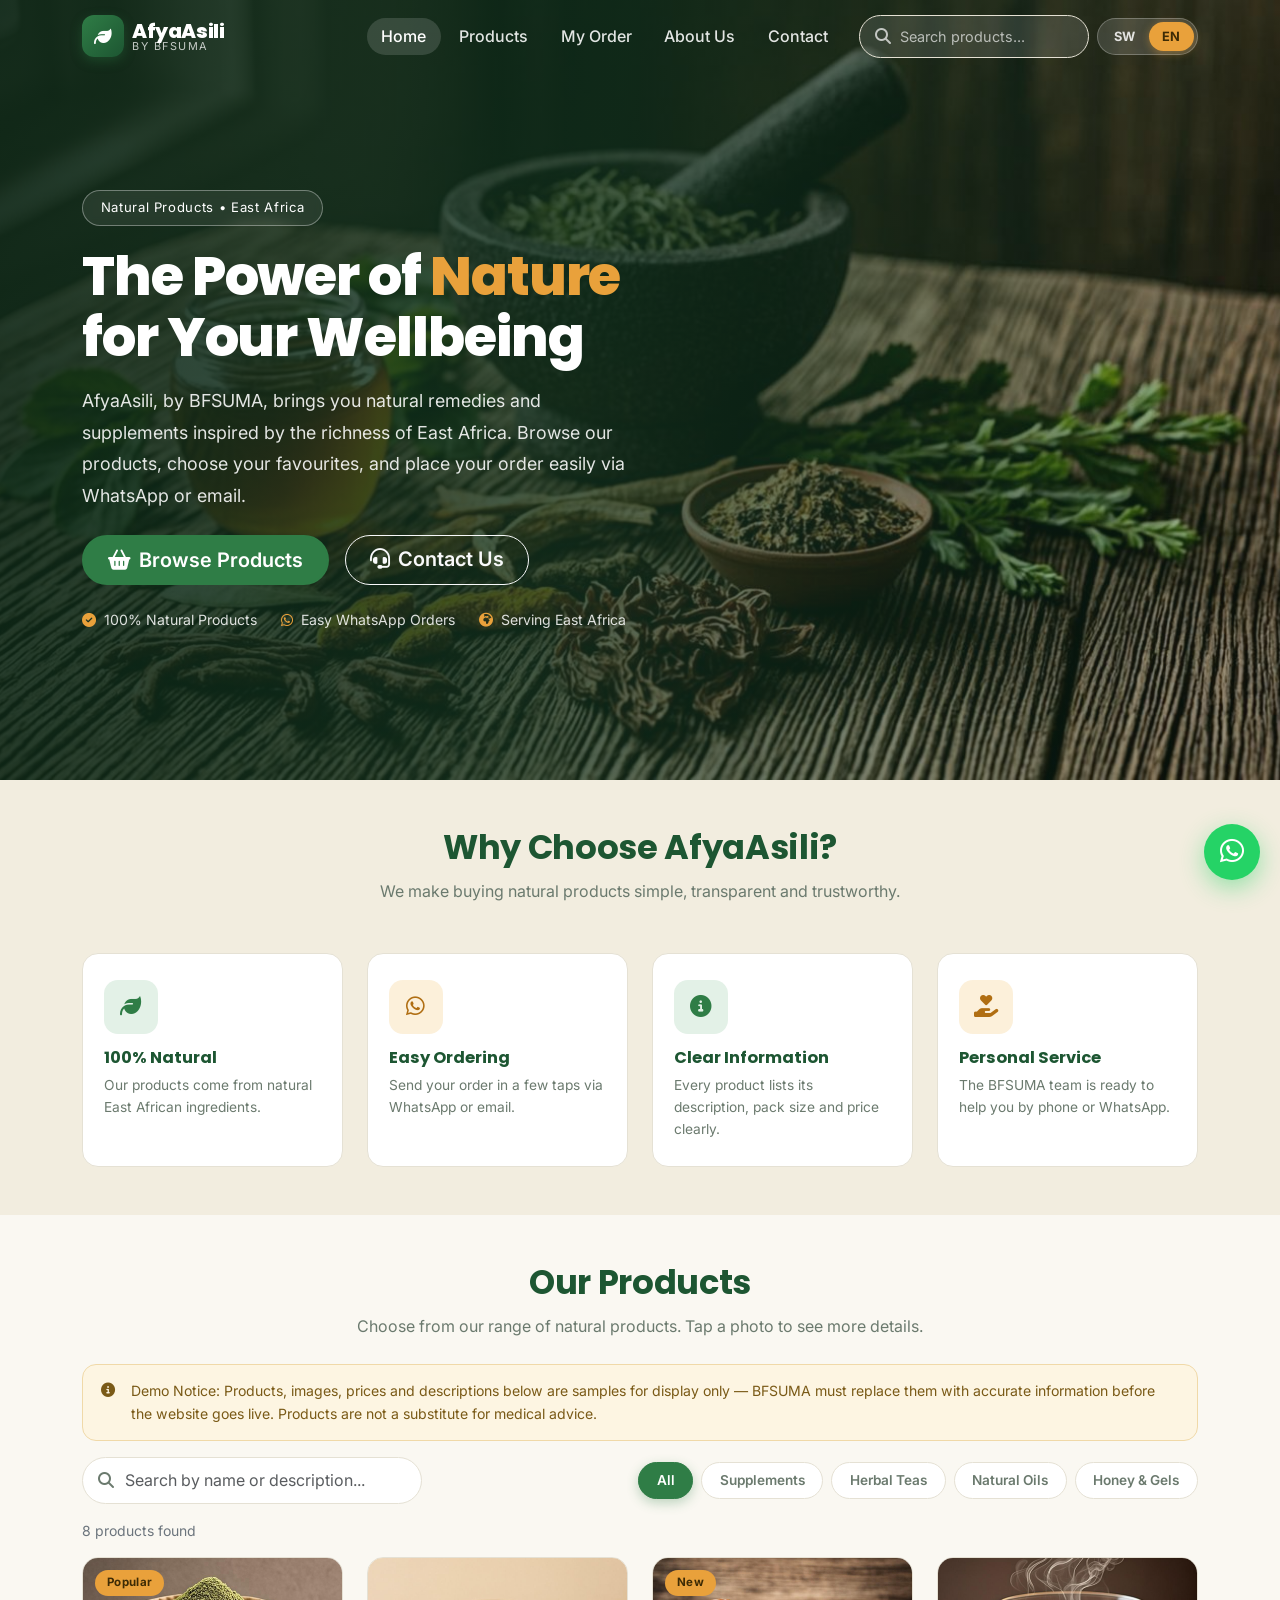
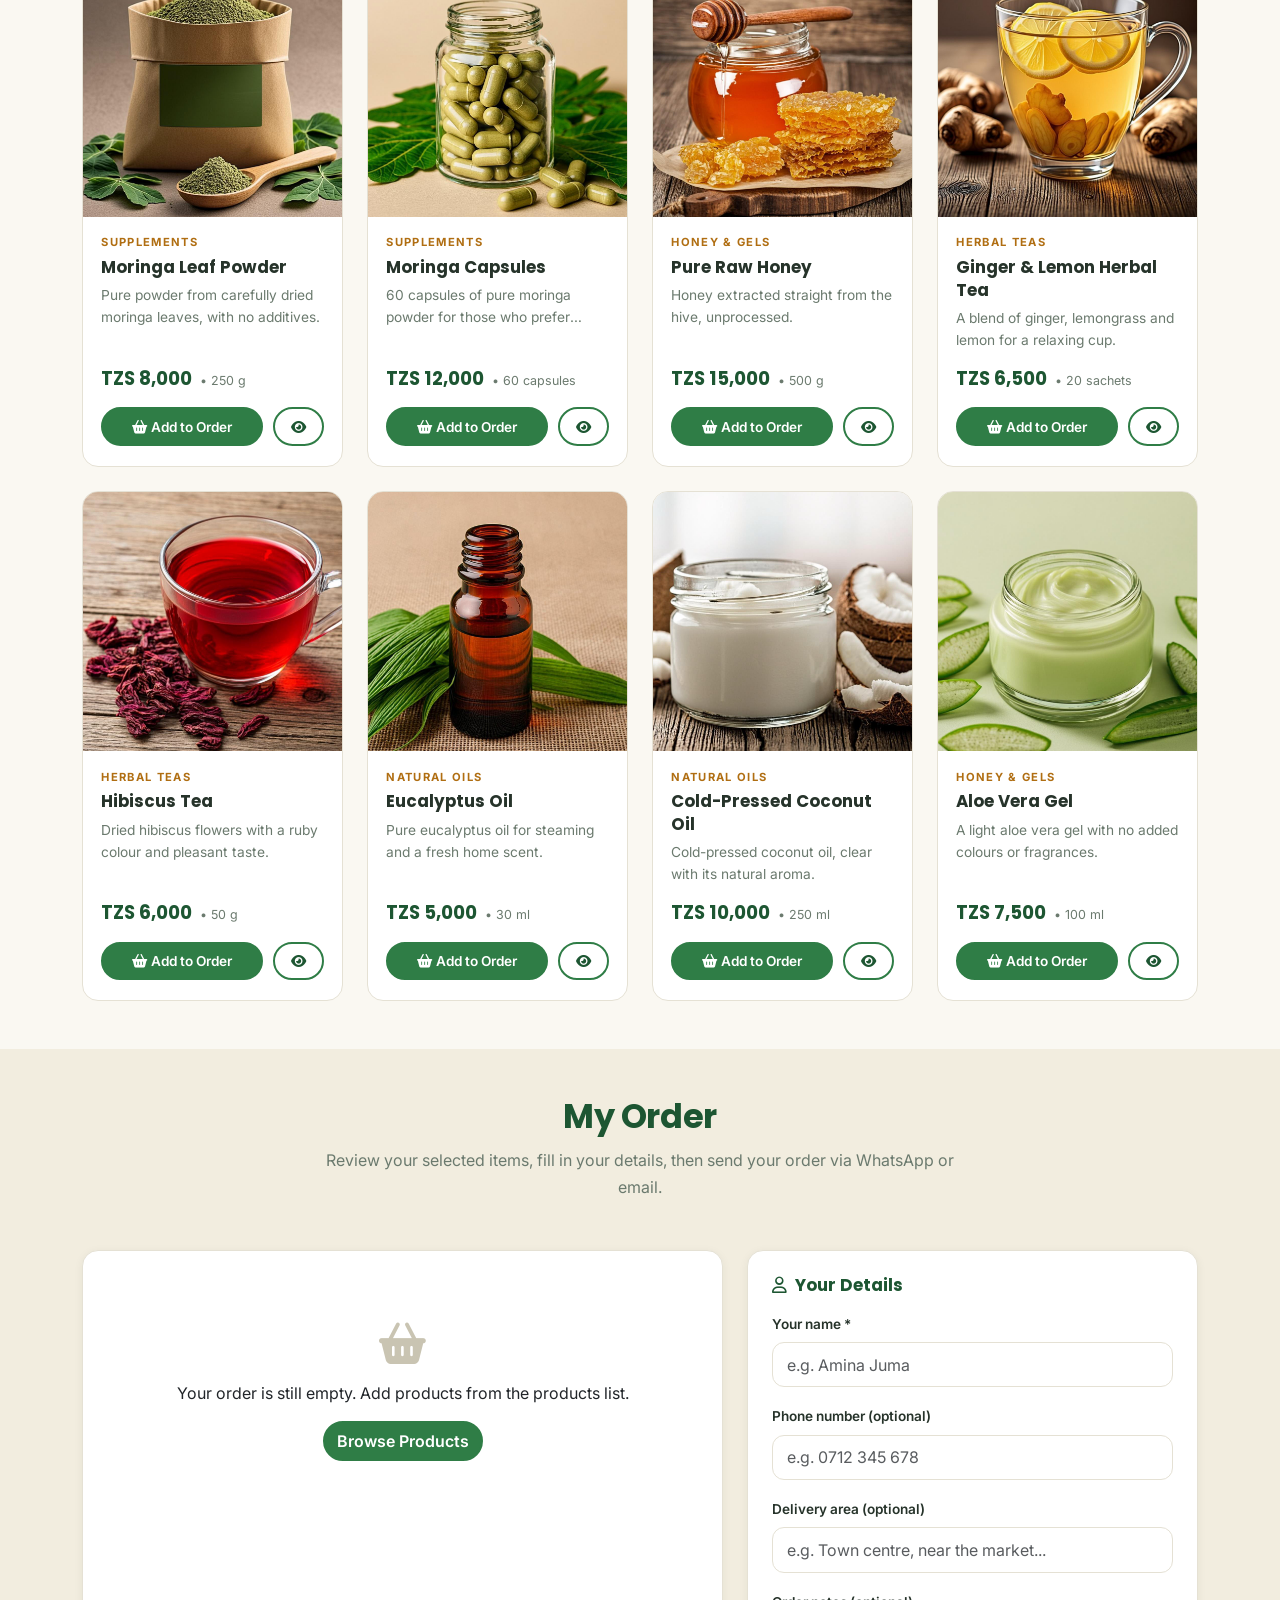
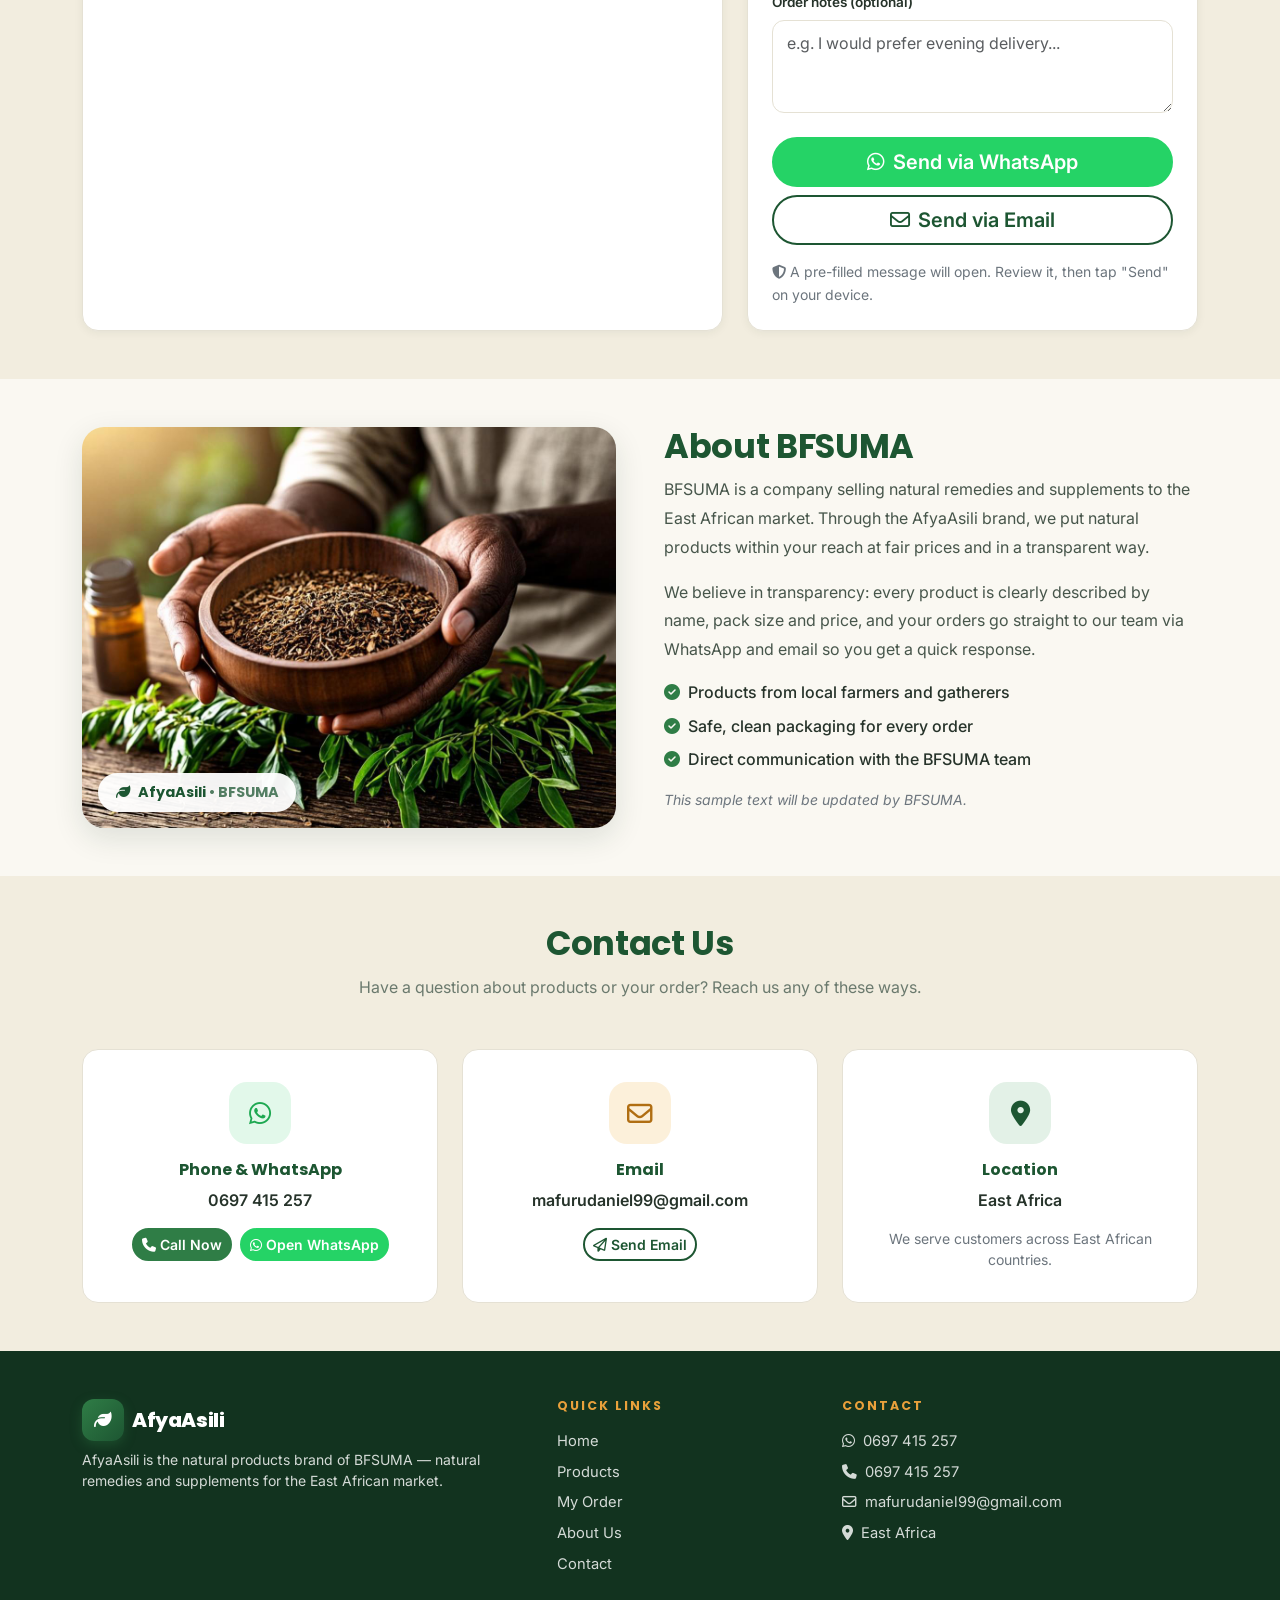
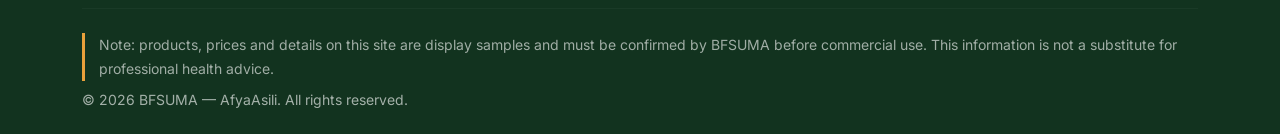
==== download/afyaasili/index.html @ 8ea76f68 "AfyaAsili application version 1" ====
<!DOCTYPE html>
<html lang="sw">
<head>
  <meta charset="UTF-8" />
  <meta name="viewport" content="width=device-width, initial-scale=1" />
  <meta name="description" content="AfyaAsili — dawa na virutubisho vya asili kutoka kwa BFSUMA kwa soko la Afrika Mashariki. Natural remedies and supplements by BFSUMA for East Africa." />
  <title>AfyaAsili — Bidhaa za Asili za BFSUMA</title>

  <!-- Favicon (SVG ndogo ya jani) -->
  <link rel="icon" type="image/svg+xml" href="img/favicon.svg" />

  <!-- Bootstrap 5 -->
  <link href="https://cdn.jsdelivr.net/npm/bootstrap@5.3.3/dist/css/bootstrap.min.css" rel="stylesheet" />
  <!-- Font Awesome 6 -->
  <link href="https://cdnjs.cloudflare.com/ajax/libs/font-awesome/6.5.2/css/all.min.css" rel="stylesheet" />
  <!-- Font za Google -->
  <link rel="preconnect" href="https://fonts.googleapis.com" />
  <link rel="preconnect" href="https://fonts.gstatic.com" crossorigin />
  <link href="https://fonts.googleapis.com/css2?family=Poppins:wght@500;600;700;800&family=Inter:wght@400;500;600;700&display=swap" rel="stylesheet" />

  <link rel="stylesheet" href="css/style.css" />
</head>
<body>

  <!-- ===================== MENYU YA JUU / NAVBAR ===================== -->
  <nav class="navbar navbar-expand-lg fixed-top site-navbar" id="mainNav">
    <div class="container">
      <a class="navbar-brand d-flex align-items-center gap-2" href="#home">
        <span class="brand-icon"><i class="fa-solid fa-leaf" aria-hidden="true"></i></span>
        <span class="d-flex flex-column lh-1">
          <span class="brand-name">AfyaAsili</span>
          <small class="brand-sub" data-i18n="brand_sub">na BFSUMA</small>
        </span>
      </a>

      <button class="navbar-toggler border-0" type="button" data-bs-toggle="collapse" data-bs-target="#navMenu"
              aria-controls="navMenu" aria-expanded="false" aria-label="Menyu / Menu">
        <i class="fa-solid fa-bars"></i>
      </button>

      <div class="collapse navbar-collapse" id="navMenu">
        <ul class="navbar-nav ms-lg-auto mb-2 mb-lg-0 gap-lg-1">
          <li class="nav-item"><a class="nav-link active" href="#home" data-i18n="nav_home">Nyumbani</a></li>
          <li class="nav-item"><a class="nav-link" href="#products" data-i18n="nav_products">Bidhaa</a></li>
          <li class="nav-item"><a class="nav-link" href="#order"><span data-i18n="nav_order">Oda Yangu</span> <span class="badge rounded-pill order-badge ms-1" id="cart-badge">0</span></a></li>
          <li class="nav-item"><a class="nav-link" href="#about" data-i18n="nav_about">Kuhusu Sisi</a></li>
          <li class="nav-item"><a class="nav-link" href="#contact" data-i18n="nav_contact">Mawasiliano</a></li>
        </ul>

        <div class="d-flex flex-column flex-lg-row align-items-lg-center gap-2 ms-lg-3 w-100 w-lg-auto nav-tools">
          <!-- Search -->
          <form class="nav-search" role="search" id="search-form">
            <i class="fa-solid fa-magnifying-glass search-ico" aria-hidden="true"></i>
            <input type="search" class="form-control" id="searchNav" data-i18n-ph="nav_search_ph"
                   placeholder="Tafuta bidhaa..." aria-label="Tafuta bidhaa" autocomplete="off" />
          </form>

          <!-- Kitufe cha lugha / Language switch -->
          <div class="lang-switch d-inline-flex" role="group" aria-label="Lugha / Language">
            <button type="button" class="lang-btn active" id="lang-sw" aria-pressed="true">SW</button>
            <button type="button" class="lang-btn" id="lang-en" aria-pressed="false">EN</button>
          </div>
        </div>
      </div>
    </div>
  </nav>

  <!-- ===================== MWANZO / HERO ===================== -->
  <header class="hero d-flex align-items-center" id="home">
    <div class="container hero-inner">
      <div class="row">
        <div class="col-lg-7">
          <span class="hero-badge" data-i18n="hero_badge">Bidhaa za Asili • Afrika Mashariki</span>
          <h1 class="hero-title" data-i18n-html="hero_title">Nguvu ya <span class='text-accent'>Asili</span><br>kwa Afya Yako</h1>
          <p class="hero-text" data-i18n="hero_text"></p>
          <div class="d-flex flex-wrap gap-3 mt-4">
            <a href="#products" class="btn btn-brand btn-lg px-4">
              <i class="fa-solid fa-basket-shopping me-2" aria-hidden="true"></i><span data-i18n="hero_cta1">Vinjari Bidhaa</span>
            </a>
            <a href="#contact" class="btn btn-outline-light btn-lg px-4">
              <i class="fa-solid fa-headset me-2" aria-hidden="true"></i><span data-i18n="hero_cta2">Wasiliana Nasi</span>
            </a>
          </div>
          <div class="hero-trust d-flex flex-wrap gap-4 mt-4">
            <span><i class="fa-solid fa-circle-check me-2" aria-hidden="true"></i><span data-i18n="hero_b1">100% Bidhaa za Asili</span></span>
            <span><i class="fa-brands fa-whatsapp me-2" aria-hidden="true"></i><span data-i18n="hero_b2">Oda Rahisi kwa WhatsApp</span></span>
            <span><i class="fa-solid fa-earth-africa me-2" aria-hidden="true"></i><span data-i18n="hero_b3">Tunahudumia Afrika Mashariki</span></span>
          </div>
        </div>
      </div>
    </div>
  </header>

  <!-- ===================== KWA NINI SISI / FEATURES ===================== -->
  <section class="features py-5" aria-label="Kwa nini chagua AfyaAsili">
    <div class="container">
      <div class="text-center mb-4 mb-lg-5">
        <h2 class="section-title" data-i18n="f_title">Kwa Nini Chagua AfyaAsili?</h2>
        <p class="section-sub" data-i18n="f_sub"></p>
      </div>
      <div class="row g-4">
        <div class="col-6 col-lg-3">
          <div class="feature-card h-100">
            <span class="feature-ico c-green"><i class="fa-solid fa-leaf" aria-hidden="true"></i></span>
            <h3 data-i18n="f1t">Asili 100%</h3>
            <p data-i18n="f1d"></p>
          </div>
        </div>
        <div class="col-6 col-lg-3">
          <div class="feature-card h-100">
            <span class="feature-ico c-amber"><i class="fa-brands fa-whatsapp" aria-hidden="true"></i></span>
            <h3 data-i18n="f2t">Oda Rahisi</h3>
            <p data-i18n="f2d"></p>
          </div>
        </div>
        <div class="col-6 col-lg-3">
          <div class="feature-card h-100">
            <span class="feature-ico c-green"><i class="fa-solid fa-circle-info" aria-hidden="true"></i></span>
            <h3 data-i18n="f3t">Maelezo Wazi</h3>
            <p data-i18n="f3d"></p>
          </div>
        </div>
        <div class="col-6 col-lg-3">
          <div class="feature-card h-100">
            <span class="feature-ico c-amber"><i class="fa-solid fa-hand-holding-heart" aria-hidden="true"></i></span>
            <h3 data-i18n="f4t">Huduma ya Karibu</h3>
            <p data-i18n="f4d"></p>
          </div>
        </div>
      </div>
    </div>
  </section>

  <!-- ===================== BIDHAA / PRODUCTS ===================== -->
  <section class="products-section py-5" id="products">
    <div class="container">
      <div class="text-center mb-3 mb-lg-4">
        <h2 class="section-title" data-i18n="p_title">Bidhaa Zetu</h2>
        <p class="section-sub" data-i18n="p_sub"></p>
      </div>

      <!-- Taarifa ya mfano / Demo notice -->
      <div class="alert alert-sample d-flex gap-3 align-items-start" role="note">
        <i class="fa-solid fa-circle-info mt-1" aria-hidden="true"></i>
        <span data-i18n="sample_notice"></span>
      </div>

      <!-- Search + vichujio vya makundi / Search + category filters -->
      <div class="products-toolbar">
        <div class="search-box">
          <i class="fa-solid fa-magnifying-glass search-ico" aria-hidden="true"></i>
          <input type="search" class="form-control" id="searchSection" data-i18n-ph="search_ph"
                 placeholder="Tafuta kwa jina au maelezo..." aria-label="Tafuta bidhaa" autocomplete="off" />
        </div>
        <div class="cat-chips d-flex flex-wrap gap-2" id="cat-chips" role="group" aria-label="Makundi ya bidhaa"></div>
      </div>

      <p class="results-count text-secondary small mt-3 mb-3" id="results-count" aria-live="polite"></p>

      <div class="row g-4" id="products-grid"></div>
      <div class="empty-state text-center py-5 d-none" id="products-empty">
        <i class="fa-solid fa-magnifying-glass-minus empty-ico" aria-hidden="true"></i>
        <p class="mt-3 mb-0" data-i18n="results_none"></p>
      </div>
    </div>
  </section>

  <!-- ===================== ODA / ORDER ===================== -->
  <section class="order-section py-5" id="order">
    <div class="container">
      <div class="text-center mb-4 mb-lg-5">
        <h2 class="section-title" data-i18n="o_title">Oda Yangu</h2>
        <p class="section-sub" data-i18n="o_sub"></p>
      </div>

      <div class="row g-4">
        <!-- Muhtasari wa bidhaa / Items summary -->
        <div class="col-lg-7">
          <div class="card order-card h-100">
            <div class="card-body p-3 p-md-4">
              <div class="order-empty text-center py-5" id="order-empty">
                <i class="fa-solid fa-basket-shopping empty-ico" aria-hidden="true"></i>
                <p class="mt-3" data-i18n="o_empty"></p>
                <a href="#products" class="btn btn-brand" data-i18n="o_empty_cta">Vinjari Bidhaa</a>
              </div>

              <div class="d-none" id="order-table-wrap">
                <div class="table-responsive">
                  <table class="table order-table align-middle mb-3">
                    <thead>
                      <tr>
                        <th data-i18n="th_product">Bidhaa</th>
                        <th class="text-end" data-i18n="th_price">Bei</th>
                        <th class="text-center" data-i18n="th_qty">Idadi</th>
                        <th class="text-end" data-i18n="th_subtotal">Jumla ndogo</th>
                        <th><span class="visually-hidden">Futa / Remove</span></th>
                      </tr>
                    </thead>
                    <tbody id="order-items"></tbody>
                  </table>
                </div>

                <div class="d-flex justify-content-between align-items-center total-row p-3 rounded">
                  <span class="fw-semibold" data-i18n="o_total">Jumla</span>
                  <span class="fw-bold fs-5 js-currency-line"><span class="js-currency">TZS</span> <span id="order-total">0</span></span>
                </div>

                <div class="text-end mt-3">
                  <button type="button" class="btn btn-sm btn-outline-danger" id="btn-clear">
                    <i class="fa-regular fa-trash-can me-1" aria-hidden="true"></i><span data-i18n="o_clear">Futa Oda</span>
                  </button>
                </div>
              </div>
            </div>
          </div>
        </div>

        <!-- Fomu ya oda / Order form -->
        <div class="col-lg-5">
          <div class="card order-card h-100">
            <div class="card-body p-3 p-md-4">
              <h3 class="form-title mb-3"><i class="fa-regular fa-user me-2" aria-hidden="true"></i><span data-i18n="form_title">Taarifa Zako</span></h3>

              <form id="order-form" novalidate>
                <div class="mb-3">
                  <label class="form-label" for="form-name" data-i18n="lbl_name">Jina lako *</label>
                  <input type="text" class="form-control" id="form-name" data-i18n-ph="ph_name" placeholder="Mfano: Amina Juma" required />
                </div>
                <div class="mb-3">
                  <label class="form-label" for="form-phone" data-i18n="lbl_phone">Namba ya simu (hiari)</label>
                  <input type="tel" class="form-control" id="form-phone" data-i18n-ph="ph_phone" placeholder="Mfano: 0712 345 678" />
                </div>
                <div class="mb-3">
                  <label class="form-label" for="form-area" data-i18n="lbl_area">Eneo la kufikishwa (hiari)</label>
                  <input type="text" class="form-control" id="form-area" data-i18n-ph="ph_area" placeholder="Mfano: Mjini..." />
                </div>
                <div class="mb-3">
                  <label class="form-label" for="form-notes" data-i18n="lbl_notes">Maelezo ya oda (hiari)</label>
                  <textarea class="form-control" id="form-notes" rows="3" data-i18n-ph="ph_notes" placeholder="Mfano: ..."></textarea>
                </div>

                <div class="d-grid gap-2 mt-4">
                  <button type="button" class="btn btn-whatsapp btn-lg" id="btn-send-wa">
                    <i class="fa-brands fa-whatsapp me-2" aria-hidden="true"></i><span data-i18n="send_wa">Tuma kwa WhatsApp</span>
                  </button>
                  <button type="button" class="btn btn-email btn-lg" id="btn-send-email">
                    <i class="fa-regular fa-envelope me-2" aria-hidden="true"></i><span data-i18n="send_email">Tuma kwa Barua Pepe</span>
                  </button>
                </div>
                <p class="form-note small text-secondary mt-3 mb-0">
                  <i class="fa-solid fa-shield-halved me-1" aria-hidden="true"></i><span data-i18n="send_note"></span>
                </p>
              </form>
            </div>
          </div>
        </div>
      </div>
    </div>
  </section>

  <!-- ===================== KUHUSU / ABOUT ===================== -->
  <section class="about-section py-5" id="about">
    <div class="container">
      <div class="row align-items-center g-4 g-lg-5">
        <div class="col-lg-6">
          <div class="about-img-wrap">
            <img src="img/about.jpg" class="about-img" alt="Bidhaa za asili za AfyaAsili / AfyaAsili natural products" loading="lazy" />
            <span class="about-chip"><i class="fa-solid fa-leaf me-2" aria-hidden="true"></i>AfyaAsili <span class="opacity-75">• BFSUMA</span></span>
          </div>
        </div>
        <div class="col-lg-6">
          <h2 class="section-title text-start" data-i18n="a_title">Kuhusu BFSUMA</h2>
          <p data-i18n="a_p1"></p>
          <p data-i18n="a_p2"></p>
          <ul class="about-list list-unstyled">
            <li><i class="fa-solid fa-circle-check me-2" aria-hidden="true"></i><span data-i18n="a_pt1"></span></li>
            <li><i class="fa-solid fa-circle-check me-2" aria-hidden="true"></i><span data-i18n="a_pt2"></span></li>
            <li><i class="fa-solid fa-circle-check me-2" aria-hidden="true"></i><span data-i18n="a_pt3"></span></li>
          </ul>
          <p class="small text-secondary fst-italic" data-i18n="a_note"></p>
        </div>
      </div>
    </div>
  </section>

  <!-- ===================== MAWASILIANO / CONTACT ===================== -->
  <section class="contact-section py-5" id="contact">
    <div class="container">
      <div class="text-center mb-4 mb-lg-5">
        <h2 class="section-title" data-i18n="c_title">Mawasiliano</h2>
        <p class="section-sub" data-i18n="c_sub"></p>
      </div>
      <div class="row g-4 justify-content-center">
        <div class="col-md-6 col-lg-4">
          <div class="contact-card h-100 text-center">
            <span class="contact-ico wa"><i class="fa-brands fa-whatsapp" aria-hidden="true"></i></span>
            <h3 data-i18n="c_phone_title">Simu na WhatsApp</h3>
            <p class="contact-value js-phone-display">0697 415 257</p>
            <div class="d-flex justify-content-center gap-2 flex-wrap">
              <a class="btn btn-sm btn-brand" href="#" data-js="tel">
                <i class="fa-solid fa-phone me-1" aria-hidden="true"></i><span data-i18n="act_call">Piga Simu</span>
              </a>
              <a class="btn btn-sm btn-whatsapp" href="#" target="_blank" rel="noopener" data-js="wa">
                <i class="fa-brands fa-whatsapp me-1" aria-hidden="true"></i><span data-i18n="act_wa">Fungua WhatsApp</span>
              </a>
            </div>
          </div>
        </div>
        <div class="col-md-6 col-lg-4">
          <div class="contact-card h-100 text-center">
            <span class="contact-ico em"><i class="fa-regular fa-envelope" aria-hidden="true"></i></span>
            <h3 data-i18n="c_email_title">Barua Pepe</h3>
            <p class="contact-value text-break js-email">mafurudaniel99@gmail.com</p>
            <div class="d-flex justify-content-center">
              <a class="btn btn-sm btn-email" href="#" data-js="mailto">
                <i class="fa-regular fa-paper-plane me-1" aria-hidden="true"></i><span data-i18n="act_email">Tuma Barua Pepe</span>
              </a>
            </div>
          </div>
        </div>
        <div class="col-md-6 col-lg-4">
          <div class="contact-card h-100 text-center">
            <span class="contact-ico lo"><i class="fa-solid fa-location-dot" aria-hidden="true"></i></span>
            <h3 data-i18n="c_area_title">Eneo</h3>
            <p class="contact-value js-location">Afrika Mashariki</p>
            <p class="small text-secondary mb-0" data-i18n="c_area_note"></p>
          </div>
        </div>
      </div>
    </div>
  </section>

  <!-- ===================== FOOTER ===================== -->
  <footer class="site-footer pt-5 pb-4">
    <div class="container">
      <div class="row g-4">
        <div class="col-lg-5">
          <a class="navbar-brand d-inline-flex align-items-center gap-2 mb-2" href="#home">
            <span class="brand-icon"><i class="fa-solid fa-leaf" aria-hidden="true"></i></span>
            <span class="brand-name">AfyaAsili</span>
          </a>
          <p class="small mb-0" data-i18n="fo_about"></p>
        </div>
        <div class="col-6 col-lg-3">
          <h3 class="footer-title" data-i18n="fo_links_title">Viungo vya Haraka</h3>
          <ul class="list-unstyled footer-links mb-0">
            <li><a href="#home" data-i18n="nav_home">Nyumbani</a></li>
            <li><a href="#products" data-i18n="nav_products">Bidhaa</a></li>
            <li><a href="#order" data-i18n="nav_order">Oda Yangu</a></li>
            <li><a href="#about" data-i18n="nav_about">Kuhusu Sisi</a></li>
            <li><a href="#contact" data-i18n="nav_contact">Mawasiliano</a></li>
          </ul>
        </div>
        <div class="col-6 col-lg-4">
          <h3 class="footer-title" data-i18n="fo_contact_title">Mawasiliano</h3>
          <ul class="list-unstyled footer-links mb-0">
            <li><a href="#" data-js="wa" target="_blank" rel="noopener"><i class="fa-brands fa-whatsapp me-2" aria-hidden="true"></i><span class="js-phone-display">0697 415 257</span></a></li>
            <li><a href="#" data-js="tel"><i class="fa-solid fa-phone me-2" aria-hidden="true"></i><span class="js-phone-display">0697 415 257</span></a></li>
            <li><a href="#" data-js="mailto"><i class="fa-regular fa-envelope me-2" aria-hidden="true"></i><span class="js-email">mafurudaniel99@gmail.com</span></a></li>
            <li><i class="fa-solid fa-location-dot me-2" aria-hidden="true"></i><span class="js-location">Afrika Mashariki</span></li>
          </ul>
        </div>
      </div>
      <hr class="footer-hr my-4" />
      <p class="footer-disclaimer small mb-2" data-i18n="fo_disclaimer"></p>
      <p class="small mb-0 opacity-75">© <span id="year">2025</span> BFSUMA — AfyaAsili. <span data-i18n="fo_rights">Haki zote zimehifadhiwa.</span></p>
    </div>
  </footer>

  <!-- Kitufe kinachoelea WhatsApp / Floating WhatsApp button -->
  <a class="floating-wa" href="#" data-js="wa-float" target="_blank" rel="noopener"
     aria-label="Wasiliana kwa WhatsApp / Chat on WhatsApp">
    <i class="fa-brands fa-whatsapp" aria-hidden="true"></i>
  </a>

  <!-- ===================== DIRISHA LA BIDHAA / PRODUCT MODAL ===================== -->
  <div class="modal fade" id="productModal" tabindex="-1" aria-labelledby="pmName" aria-hidden="true">
    <div class="modal-dialog modal-lg modal-dialog-centered modal-dialog-scrollable">
      <div class="modal-content product-modal">
        <div class="modal-header border-0">
          <button type="button" class="btn-close" data-bs-dismiss="modal" aria-label="Funga / Close"></button>
        </div>
        <div class="modal-body pt-0">
          <div class="row g-4">
            <div class="col-md-6">
              <div id="pmCarousel" class="carousel slide pm-carousel rounded overflow-hidden" data-bs-ride="false">
                <div class="carousel-inner" id="pm-carousel-inner"></div>
                <button class="carousel-control-prev d-none" type="button" data-bs-target="#pmCarousel" data-bs-slide="prev">
                  <span class="carousel-control-prev-icon" aria-hidden="true"></span>
                  <span class="visually-hidden">Iliyotangulia / Previous</span>
                </button>
                <button class="carousel-control-next d-none" type="button" data-bs-target="#pmCarousel" data-bs-slide="next">
                  <span class="carousel-control-next-icon" aria-hidden="true"></span>
                  <span class="visually-hidden">Ifuatayo / Next</span>
                </button>
              </div>
            </div>
            <div class="col-md-6">
              <span class="product-cat" id="pm-cat"></span>
              <h2 class="product-name mt-1" id="pmName"></h2>
              <p class="product-price mt-2"><span class="js-currency">TZS</span> <span id="pm-price"></span></p>
              <p class="product-pack text-secondary small"><i class="fa-solid fa-box me-1" aria-hidden="true"></i><span id="pm-pack"></span></p>
              <p class="product-desc" id="pm-desc"></p>

              <div class="qty-row d-flex align-items-center gap-3 mt-3">
                <span class="fw-semibold small" data-i18n="m_qty">Idadi</span>
                <div class="qty-stepper d-inline-flex align-items-center">
                  <button type="button" class="qty-btn" id="pm-minus" aria-label="Punguza / Decrease"><i class="fa-solid fa-minus" aria-hidden="true"></i></button>
                  <input type="text" inputmode="numeric" class="qty-input" id="pm-qty" value="1" aria-label="Idadi / Quantity" />
                  <button type="button" class="qty-btn" id="pm-plus" aria-label="Ongeza / Increase"><i class="fa-solid fa-plus" aria-hidden="true"></i></button>
                </div>
              </div>

              <button type="button" class="btn btn-brand w-100 mt-4" id="pm-add">
                <i class="fa-solid fa-basket-shopping me-2" aria-hidden="true"></i><span data-i18n="m_add">Weka kwenye Oda</span>
              </button>
            </div>
          </div>
        </div>
      </div>
    </div>
  </div>

  <!-- Toast ya taarifu / Notification toast -->
  <div class="toast-area" id="toast-area" aria-live="polite" aria-atomic="true">
    <div class="toast-msg" id="toast">
      <i class="fa-solid fa-circle-check me-2" aria-hidden="true"></i><span id="toast-text"></span>
    </div>
  </div>

  <!-- Bootstrap JS -->
  <script src="https://cdn.jsdelivr.net/npm/bootstrap@5.3.3/dist/js/bootstrap.bundle.min.js"></script>
  <!-- TAARIFA (HARIRI HAPA) / DATA (EDIT HERE) -->
  <script src="js/data.js"></script>
  <!-- MANTIKI YA TOVUTI / WEBSITE LOGIC -->
  <script src="js/app.js"></script>
</body>
</html>
---- download/afyaasili/css/style.css ----
/* =====================================================================
   AFYAASILI — CUSTOM STYLES
   Muonekano: kijani cha asili + dhahabu ya joto (earthy green & amber)
   ===================================================================== */

:root {
  --clr-primary: #2f7d46;        /* kijani kuu / main green */
  --clr-primary-dark: #1d5632;   /* kijani iliyozidiwa / darker green */
  --clr-deep: #12331f;           /* kijani cha giza / deep forest */
  --clr-accent: #e9a13b;         /* dhahabu / amber accent */
  --clr-accent-dark: #b06e12;
  --clr-bg: #faf8f2;             /* background kuu */
  --clr-cream: #f2eddf;          /* sehemu mbadala / alt section */
  --clr-surface: #ffffff;
  --clr-text: #26332a;
  --clr-muted: #6b7a6e;
  --clr-line: #e5e1d4;
  --clr-wa: #25d366;             /* WhatsApp green */
  --radius: 16px;
  --shadow-sm: 0 2px 10px rgba(18, 51, 31, 0.06);
  --shadow-md: 0 10px 30px rgba(18, 51, 31, 0.12);
  --font-head: "Poppins", "Segoe UI", sans-serif;
  --font-body: "Inter", "Segoe UI", sans-serif;
}

html {
  scroll-behavior: smooth;
  scroll-padding-top: 86px;
}

body {
  font-family: var(--font-body);
  background: var(--clr-bg);
  color: var(--clr-text);
  overflow-x: hidden;
}

h1, h2, h3, h4, .brand-name, .form-title {
  font-family: var(--font-head);
}

a { text-decoration: none; }

::selection { background: var(--clr-accent); color: #fff; }

/* ---------- Vitufe vya msingi / Base buttons ---------- */
.btn { border-radius: 999px; font-weight: 600; }

.btn-brand {
  background: var(--clr-primary);
  color: #fff;
  border: 2px solid var(--clr-primary);
}
.btn-brand:hover, .btn-brand:focus {
  background: var(--clr-primary-dark);
  border-color: var(--clr-primary-dark);
  color: #fff;
}

.btn-outline-brand {
  border: 2px solid var(--clr-primary);
  color: var(--clr-primary-dark);
  background: transparent;
}
.btn-outline-brand:hover {
  background: var(--clr-primary);
  color: #fff;
}

.btn-whatsapp {
  background: var(--clr-wa);
  border: 2px solid var(--clr-wa);
  color: #fff;
}
.btn-whatsapp:hover, .btn-whatsapp:focus {
  background: #1fb457;
  border-color: #1fb457;
  color: #fff;
}

.btn-email {
  background: transparent;
  border: 2px solid var(--clr-primary-dark);
  color: var(--clr-primary-dark);
}
.btn-email:hover, .btn-email:focus {
  background: var(--clr-primary-dark);
  color: #fff;
}

.btn:focus-visible {
  outline: 3px solid var(--clr-accent);
  outline-offset: 2px;
}

/* ---------- Menyu ya juu / Navbar ---------- */
.site-navbar {
  padding: 0.65rem 0;
  transition: background 0.3s ease, box-shadow 0.3s ease;
  background: transparent;
}

.site-navbar.scrolled {
  background: rgba(255, 255, 255, 0.97);
  box-shadow: var(--shadow-sm);
  backdrop-filter: blur(8px);
}

.brand-icon {
  width: 42px;
  height: 42px;
  border-radius: 12px;
  display: inline-flex;
  align-items: center;
  justify-content: center;
  background: linear-gradient(135deg, var(--clr-primary) 0%, var(--clr-primary-dark) 100%);
  color: #fff;
  font-size: 1.1rem;
  box-shadow: 0 4px 12px rgba(47, 125, 70, 0.35);
}

.brand-name {
  font-weight: 800;
  font-size: 1.25rem;
  letter-spacing: -0.02em;
  color: #fff;
  transition: color 0.3s ease;
}
.brand-sub {
  font-size: 0.68rem;
  letter-spacing: 0.14em;
  text-transform: uppercase;
  color: rgba(255, 255, 255, 0.75);
  transition: color 0.3s ease;
}

.site-navbar .nav-link {
  color: rgba(255, 255, 255, 0.88);
  font-weight: 500;
  border-radius: 999px;
  padding: 0.4rem 0.9rem !important;
  transition: color 0.25s ease, background 0.25s ease;
}
.site-navbar .nav-link:hover,
.site-navbar .nav-link:focus { color: var(--clr-accent); }

.site-navbar .nav-link.active { color: #fff; background: rgba(255, 255, 255, 0.14); }

.order-badge { background: var(--clr-accent); color: #3d2b05; font-size: 0.68rem; }

.site-navbar.scrolled .nav-link { color: var(--clr-text); }
.site-navbar.scrolled .nav-link:hover,
.site-navbar.scrolled .nav-link:focus { color: var(--clr-primary); }
.site-navbar.scrolled .nav-link.active { background: var(--clr-cream); color: var(--clr-primary-dark); }
.site-navbar.scrolled .brand-name { color: var(--clr-primary-dark); }
.site-navbar.scrolled .brand-sub { color: var(--clr-muted); }

.navbar-toggler { color: #fff; font-size: 1.35rem; padding: 0.35rem 0.6rem; }
.site-navbar.scrolled .navbar-toggler { color: var(--clr-primary-dark); }
.navbar-toggler:focus { box-shadow: none; outline: 3px solid var(--clr-accent); border-radius: 8px; }

@media (max-width: 991.98px) {
  .site-navbar .navbar-collapse {
    background: #fff;
    margin-top: 0.75rem;
    padding: 1rem 1.25rem 1.25rem;
    border-radius: var(--radius);
    box-shadow: var(--shadow-md);
  }
  .site-navbar .navbar-collapse .nav-link,
  .site-navbar .navbar-collapse .brand-name { color: var(--clr-text); }
  .site-navbar .navbar-collapse .nav-link.active { background: var(--clr-cream); color: var(--clr-primary-dark); }
  .site-navbar .navbar-collapse .brand-name { color: var(--clr-primary-dark); }
  .site-navbar .navbar-collapse .brand-sub { color: var(--clr-muted); }
  .site-navbar .navbar-collapse .navbar-toggler { color: var(--clr-primary-dark); }
  .site-navbar:not(.scrolled) .navbar-toggler { color: #fff; }
}

.w-lg-auto { width: 100%; }
@media (min-width: 992px) {
  .w-lg-auto { width: auto !important; }
}

/* Search kwenye menyu / navbar search */
.nav-search { position: relative; width: 100%; }
@media (min-width: 992px) { .nav-search { width: 230px; } }

.nav-search .form-control {
  border-radius: 999px;
  padding-left: 2.5rem;
  padding-right: 1rem;
  font-size: 0.9rem;
  border: 1px solid var(--clr-line);
  background: rgba(255, 255, 255, 0.12);
  color: #fff;
  transition: background 0.25s ease, color 0.25s ease;
}
.nav-search .form-control::placeholder { color: rgba(255, 255, 255, 0.65); }
.nav-search .form-control:focus {
  background: #fff;
  color: var(--clr-text);
  box-shadow: 0 0 0 3px rgba(233, 161, 59, 0.35);
}

.search-ico {
  position: absolute;
  left: 1rem;
  top: 50%;
  transform: translateY(-50%);
  color: var(--clr-muted);
  pointer-events: none;
  z-index: 5;
}
.nav-search .search-ico { color: rgba(255, 255, 255, 0.7); }

/* Kitufe cha lugha / language switch */
.lang-switch {
  background: rgba(255, 255, 255, 0.14);
  border: 1px solid rgba(255, 255, 255, 0.25);
  border-radius: 999px;
  padding: 3px;
}
.lang-btn {
  border: 0;
  background: transparent;
  color: rgba(255, 255, 255, 0.85);
  font-weight: 700;
  font-size: 0.8rem;
  padding: 0.3rem 0.85rem;
  border-radius: 999px;
  transition: all 0.25s ease;
}
.lang-btn.active {
  background: var(--clr-accent);
  color: #3d2b05;
  box-shadow: 0 2px 8px rgba(233, 161, 59, 0.4);
}

.site-navbar.scrolled .lang-switch,
.navbar-collapse.show .lang-switch {
  background: var(--clr-cream);
  border-color: var(--clr-line);
}
.site-navbar.scrolled .lang-btn,
.navbar-collapse.show .lang-btn { color: var(--clr-muted); }
.site-navbar.scrolled .lang-btn.active,
.navbar-collapse.show .lang-btn.active { background: var(--clr-accent); color: #3d2b05; }

/* ---------- Hero ---------- */
.hero {
  min-height: min(92vh, 780px);
  padding: 130px 0 90px;
  background:
    linear-gradient(100deg, rgba(12, 38, 22, 0.92) 0%, rgba(18, 51, 31, 0.78) 45%, rgba(18, 51, 31, 0.25) 100%),
    url("../img/hero.jpg") center / cover no-repeat;
  color: #fff;
  position: relative;
}

.hero-badge {
  display: inline-block;
  padding: 0.45rem 1.1rem;
  border: 1px solid rgba(255, 255, 255, 0.35);
  border-radius: 999px;
  font-size: 0.82rem;
  letter-spacing: 0.05em;
  background: rgba(255, 255, 255, 0.08);
  backdrop-filter: blur(4px);
  margin-bottom: 1.25rem;
}

.hero-title {
  font-size: clamp(2.1rem, 5vw, 3.4rem);
  font-weight: 800;
  line-height: 1.12;
  letter-spacing: -0.02em;
}

.text-accent { color: var(--clr-accent); }

.hero-text {
  margin-top: 1.1rem;
  max-width: 560px;
  font-size: clamp(1rem, 1.4vw, 1.12rem);
  color: rgba(255, 255, 255, 0.88);
  line-height: 1.75;
}

.hero-trust {
  font-size: 0.88rem;
  color: rgba(255, 255, 255, 0.85);
}
.hero-trust i { color: var(--clr-accent); }

@media (max-width: 767.98px) {
  .hero { padding: 120px 0 70px; min-height: 78vh; }
}

/* ---------- Vichwa vya sehemu / Section headings ---------- */
.section-title {
  font-size: clamp(1.5rem, 3vw, 2.1rem);
  font-weight: 700;
  letter-spacing: -0.01em;
  color: var(--clr-primary-dark);
  text-align: center;
}
.section-sub {
  color: var(--clr-muted);
  max-width: 640px;
  margin: 0.6rem auto 0;
  line-height: 1.7;
}

/* ---------- Features ---------- */
.features { background: var(--clr-cream); }

.feature-card {
  background: var(--clr-surface);
  border: 1px solid var(--clr-line);
  border-radius: var(--radius);
  padding: 1.6rem 1.3rem;
  transition: transform 0.25s ease, box-shadow 0.25s ease;
}
.feature-card:hover { transform: translateY(-5px); box-shadow: var(--shadow-md); }

.feature-card h3 { font-size: 1.02rem; font-weight: 700; margin: 0.9rem 0 0.4rem; color: var(--clr-primary-dark); }
.feature-card p { font-size: 0.86rem; color: var(--clr-muted); margin: 0; line-height: 1.6; }

.feature-ico {
  width: 54px;
  height: 54px;
  border-radius: 14px;
  display: inline-flex;
  align-items: center;
  justify-content: center;
  font-size: 1.35rem;
}
.feature-ico.c-green { background: #e3f1e7; color: var(--clr-primary); }
.feature-ico.c-amber { background: #fcf0da; color: var(--clr-accent-dark); }

/* ---------- Taarifa ya mfano / Demo notice ---------- */
.alert-sample {
  background: #fdf5e2;
  border: 1px solid #f0d9a8;
  color: #7a5a17;
  border-radius: 14px;
  font-size: 0.88rem;
  line-height: 1.65;
  padding: 0.9rem 1.1rem;
}

/* ---------- Sehemu ya bidhaa / Products ---------- */
.products-section { background: var(--clr-bg); }

.products-toolbar {
  display: flex;
  flex-direction: column;
  gap: 1rem;
  align-items: stretch;
}
@media (min-width: 992px) {
  .products-toolbar {
    flex-direction: row;
    align-items: center;
    justify-content: space-between;
  }
  .products-toolbar .search-box { width: 340px; flex-shrink: 0; }
}

.search-box { position: relative; }
.search-box .form-control {
  border-radius: 999px;
  padding: 0.65rem 1.2rem 0.65rem 2.6rem;
  border: 1px solid var(--clr-line);
  background: #fff;
}
.search-box .form-control:focus {
  border-color: var(--clr-primary);
  box-shadow: 0 0 0 3px rgba(47, 125, 70, 0.18);
}

.cat-chips .chip {
  border: 1.5px solid var(--clr-line);
  background: #fff;
  color: var(--clr-muted);
  font-weight: 600;
  font-size: 0.85rem;
  border-radius: 999px;
  padding: 0.45rem 1.1rem;
  transition: all 0.25s ease;
}
.cat-chips .chip:hover { border-color: var(--clr-primary); color: var(--clr-primary-dark); }
.cat-chips .chip.active {
  background: var(--clr-primary);
  border-color: var(--clr-primary);
  color: #fff;
  box-shadow: 0 4px 12px rgba(47, 125, 70, 0.3);
}

.results-count { margin-bottom: 0; }

/* ---------- Kadi za bidhaa / Product cards ---------- */
.product-card {
  background: var(--clr-surface);
  border: 1px solid var(--clr-line);
  border-radius: var(--radius);
  overflow: hidden;
  height: 100%;
  display: flex;
  flex-direction: column;
  transition: transform 0.25s ease, box-shadow 0.25s ease;
}
.product-card:hover { transform: translateY(-6px); box-shadow: var(--shadow-md); }

.product-img-btn {
  display: block;
  position: relative;
  padding: 0;
  border: 0;
  background: none;
  overflow: hidden;
  cursor: pointer;
}

.product-img {
  width: 100%;
  aspect-ratio: 1 / 1;
  object-fit: cover;
  display: block;
  transition: transform 0.4s ease;
}
.product-card:hover .product-img { transform: scale(1.06); }

.product-zoom-hint {
  position: absolute;
  right: 0.75rem;
  bottom: 0.75rem;
  width: 34px;
  height: 34px;
  border-radius: 50%;
  background: rgba(255, 255, 255, 0.92);
  color: var(--clr-primary-dark);
  display: inline-flex;
  align-items: center;
  justify-content: center;
  font-size: 0.85rem;
  opacity: 0;
  transition: opacity 0.25s ease;
}
.product-card:hover .product-zoom-hint { opacity: 1; }

.product-badge {
  position: absolute;
  top: 0.75rem;
  left: 0.75rem;
  background: var(--clr-accent);
  color: #3d2b05;
  font-size: 0.72rem;
  font-weight: 700;
  padding: 0.28rem 0.75rem;
  border-radius: 999px;
  letter-spacing: 0.03em;
}

.product-body {
  padding: 1.1rem 1.15rem 1.25rem;
  display: flex;
  flex-direction: column;
  flex: 1;
}

.product-cat {
  font-size: 0.7rem;
  font-weight: 700;
  letter-spacing: 0.12em;
  text-transform: uppercase;
  color: var(--clr-accent-dark);
}

.product-name {
  font-size: 1.05rem;
  font-weight: 700;
  color: var(--clr-text);
  margin: 0.3rem 0 0.35rem;
  line-height: 1.35;
}

.product-short {
  font-size: 0.86rem;
  color: var(--clr-muted);
  line-height: 1.6;
  margin-bottom: 0.85rem;
  display: -webkit-box;
  -webkit-line-clamp: 2;
  -webkit-box-orient: vertical;
  overflow: hidden;
}

.product-price-row {
  margin-top: auto;
  display: flex;
  align-items: baseline;
  gap: 0.5rem;
  flex-wrap: wrap;
}
.product-price {
  font-family: var(--font-head);
  font-weight: 700;
  font-size: 1.15rem;
  color: var(--clr-primary-dark);
}
.product-pack { font-size: 0.78rem; color: var(--clr-muted); }

.product-actions { display: flex; gap: 0.6rem; margin-top: 0.95rem; }
.product-actions .btn { font-size: 0.85rem; padding: 0.45rem 1rem; }
.product-actions .btn-add { flex: 1; }

/* ---------- Oda / Order section ---------- */
.order-section { background: var(--clr-cream); }

.order-card {
  border: 1px solid var(--clr-line);
  border-radius: var(--radius);
  background: var(--clr-surface);
  box-shadow: var(--shadow-sm);
}

.empty-ico {
  font-size: 2.6rem;
  color: #c9c4b2;
}

.order-table { font-size: 0.92rem; }
.order-table thead th {
  font-size: 0.72rem;
  letter-spacing: 0.1em;
  text-transform: uppercase;
  color: var(--clr-muted);
  border-bottom: 1px solid var(--clr-line);
  padding: 0.6rem 0.5rem;
}
.order-table td { padding: 0.75rem 0.5rem; border-color: var(--clr-line); }
.order-table .item-name { font-weight: 600; color: var(--clr-text); }
.order-table .item-pack { font-size: 0.75rem; color: var(--clr-muted); }
.order-table img.item-thumb {
  width: 52px;
  height: 52px;
  border-radius: 10px;
  object-fit: cover;
}

.total-row { background: var(--clr-cream); border: 1px dashed var(--clr-line); }

.qty-stepper {
  border: 1.5px solid var(--clr-line);
  border-radius: 999px;
  overflow: hidden;
  background: #fff;
}
.qty-btn {
  width: 34px;
  height: 34px;
  border: 0;
  background: transparent;
  color: var(--clr-primary-dark);
  transition: background 0.2s ease;
}
.qty-btn:hover { background: var(--clr-cream); }
.qty-input {
  width: 44px;
  border: 0;
  text-align: center;
  font-weight: 700;
  color: var(--clr-text);
  background: transparent;
}
.qty-input:focus { outline: none; }

.form-title { font-size: 1.05rem; font-weight: 700; color: var(--clr-primary-dark); }
.form-label { font-size: 0.85rem; font-weight: 600; color: var(--clr-text); }
.form-control {
  border-radius: 12px;
  border: 1px solid var(--clr-line);
  padding: 0.6rem 0.9rem;
}
.form-control:focus {
  border-color: var(--clr-primary);
  box-shadow: 0 0 0 3px rgba(47, 125, 70, 0.15);
}
.form-control.is-invalid { border-color: #d9534f; box-shadow: 0 0 0 3px rgba(217, 83, 79, 0.15); }

.form-note { line-height: 1.6; }

/* ---------- Kuhusu / About ---------- */
.about-section { background: var(--clr-bg); }

.about-img-wrap { position: relative; }
.about-img {
  width: 100%;
  border-radius: calc(var(--radius) + 6px);
  box-shadow: var(--shadow-md);
  aspect-ratio: 4 / 3;
  object-fit: cover;
}
.about-chip {
  position: absolute;
  left: 1rem;
  bottom: 1rem;
  background: rgba(255, 255, 255, 0.95);
  color: var(--clr-primary-dark);
  font-weight: 700;
  font-family: var(--font-head);
  font-size: 0.9rem;
  padding: 0.55rem 1.1rem;
  border-radius: 999px;
  box-shadow: var(--shadow-sm);
}

.about-section p { color: #47564b; line-height: 1.8; }

.about-list li {
  margin-bottom: 0.6rem;
  font-weight: 500;
  color: var(--clr-text);
}
.about-list i { color: var(--clr-primary); }

/* ---------- Mawasiliano / Contact ---------- */
.contact-section { background: var(--clr-cream); }

.contact-card {
  background: var(--clr-surface);
  border: 1px solid var(--clr-line);
  border-radius: var(--radius);
  padding: 2rem 1.5rem;
  transition: transform 0.25s ease, box-shadow 0.25s ease;
}
.contact-card:hover { transform: translateY(-5px); box-shadow: var(--shadow-md); }

.contact-card h3 { font-size: 1rem; font-weight: 700; color: var(--clr-primary-dark); margin-top: 1rem; }
.contact-value {
  font-weight: 600;
  color: var(--clr-text);
  margin-bottom: 1rem;
  word-break: break-word;
}

.contact-ico {
  width: 62px;
  height: 62px;
  border-radius: 18px;
  display: inline-flex;
  align-items: center;
  justify-content: center;
  font-size: 1.6rem;
}
.contact-ico.wa { background: #e2f8ea; color: #1da851; }
.contact-ico.em { background: #fcf0da; color: var(--clr-accent-dark); }
.contact-ico.lo { background: #e3f1e7; color: var(--clr-primary-dark); }

/* ---------- Footer ---------- */
.site-footer {
  background: var(--clr-deep);
  color: rgba(255, 255, 255, 0.82);
}

.site-footer .brand-name { color: #fff; }
.site-footer .brand-sub { color: rgba(255, 255, 255, 0.6); }

.footer-title {
  font-size: 0.78rem;
  font-weight: 700;
  letter-spacing: 0.16em;
  text-transform: uppercase;
  color: var(--clr-accent);
  margin-bottom: 1rem;
}

.footer-links li { margin-bottom: 0.55rem; font-size: 0.92rem; }
.footer-links a { color: rgba(255, 255, 255, 0.82); transition: color 0.2s ease; }
.footer-links a:hover { color: var(--clr-accent); }

.footer-hr { border-color: rgba(255, 255, 255, 0.14); }

.footer-disclaimer {
  color: rgba(255, 255, 255, 0.6);
  line-height: 1.7;
  border-left: 3px solid var(--clr-accent);
  padding-left: 0.9rem;
}

/* ---------- Kitufe kinachoelea WhatsApp / Floating button ---------- */
.floating-wa {
  position: fixed;
  right: 1.25rem;
  bottom: 1.25rem;
  width: 56px;
  height: 56px;
  border-radius: 50%;
  background: var(--clr-wa);
  color: #fff;
  display: inline-flex;
  align-items: center;
  justify-content: center;
  font-size: 1.7rem;
  box-shadow: 0 8px 24px rgba(37, 211, 102, 0.45);
  z-index: 1040;
  transition: transform 0.25s ease, background 0.25s ease;
}
.floating-wa:hover { transform: scale(1.08); background: #1fb457; color: #fff; }

/* ---------- Dirisha la bidhaa / Product modal ---------- */
.product-modal {
  border-radius: var(--radius);
  border: 0;
}
.product-modal .btn-close { margin: 0; }

.pm-carousel { background: var(--clr-cream); aspect-ratio: 1 / 1; }
.pm-carousel .carousel-item img {
  width: 100%;
  aspect-ratio: 1 / 1;
  object-fit: cover;
}
.pm-carousel .carousel-control-prev-icon,
.pm-carousel .carousel-control-next-icon {
  background-color: rgba(18, 51, 31, 0.55);
  border-radius: 50%;
  padding: 1.1rem;
  background-size: 55%;
}

#pmName { font-size: 1.4rem; font-weight: 700; color: var(--clr-text); }
#pm-desc { color: #47564b; line-height: 1.75; font-size: 0.95rem; }
.product-modal .product-price { font-size: 1.45rem; }

/* ---------- Toast ---------- */
.toast-area {
  position: fixed;
  left: 50%;
  bottom: 1.5rem;
  transform: translateX(-50%);
  z-index: 1080;
  pointer-events: none;
  width: max-content;
  max-width: calc(100vw - 2rem);
}

.toast-msg {
  background: var(--clr-deep);
  color: #fff;
  padding: 0.7rem 1.3rem;
  border-radius: 999px;
  font-size: 0.9rem;
  box-shadow: var(--shadow-md);
  opacity: 0;
  transform: translateY(12px);
  transition: opacity 0.3s ease, transform 0.3s ease;
  display: flex;
  align-items: center;
}
.toast-msg i { color: var(--clr-accent); }
.toast-msg.show { opacity: 1; transform: translateY(0); }

/* ---------- Reveal animation (honors reduced motion) ---------- */
.reveal { opacity: 0; transform: translateY(18px); transition: opacity 0.6s ease, transform 0.6s ease; }
.reveal.visible { opacity: 1; transform: translateY(0); }

@media (prefers-reduced-motion: reduce) {
  html { scroll-behavior: auto; }
  .reveal { opacity: 1; transform: none; transition: none; }
  .product-img, .product-card, .floating-wa { transition: none; }
}

/* ---------- Nafasi ndogo kwenye simu / Small-screen tweaks ---------- */
@media (max-width: 575.98px) {
  .feature-card { padding: 1.2rem 1rem; }
  .feature-card h3 { font-size: 0.95rem; }
  .order-table .item-name { font-size: 0.85rem; }
  .btn-lg { font-size: 1rem; }
  .floating-wa { width: 50px; height: 50px; font-size: 1.45rem; right: 1rem; bottom: 1rem; }
}
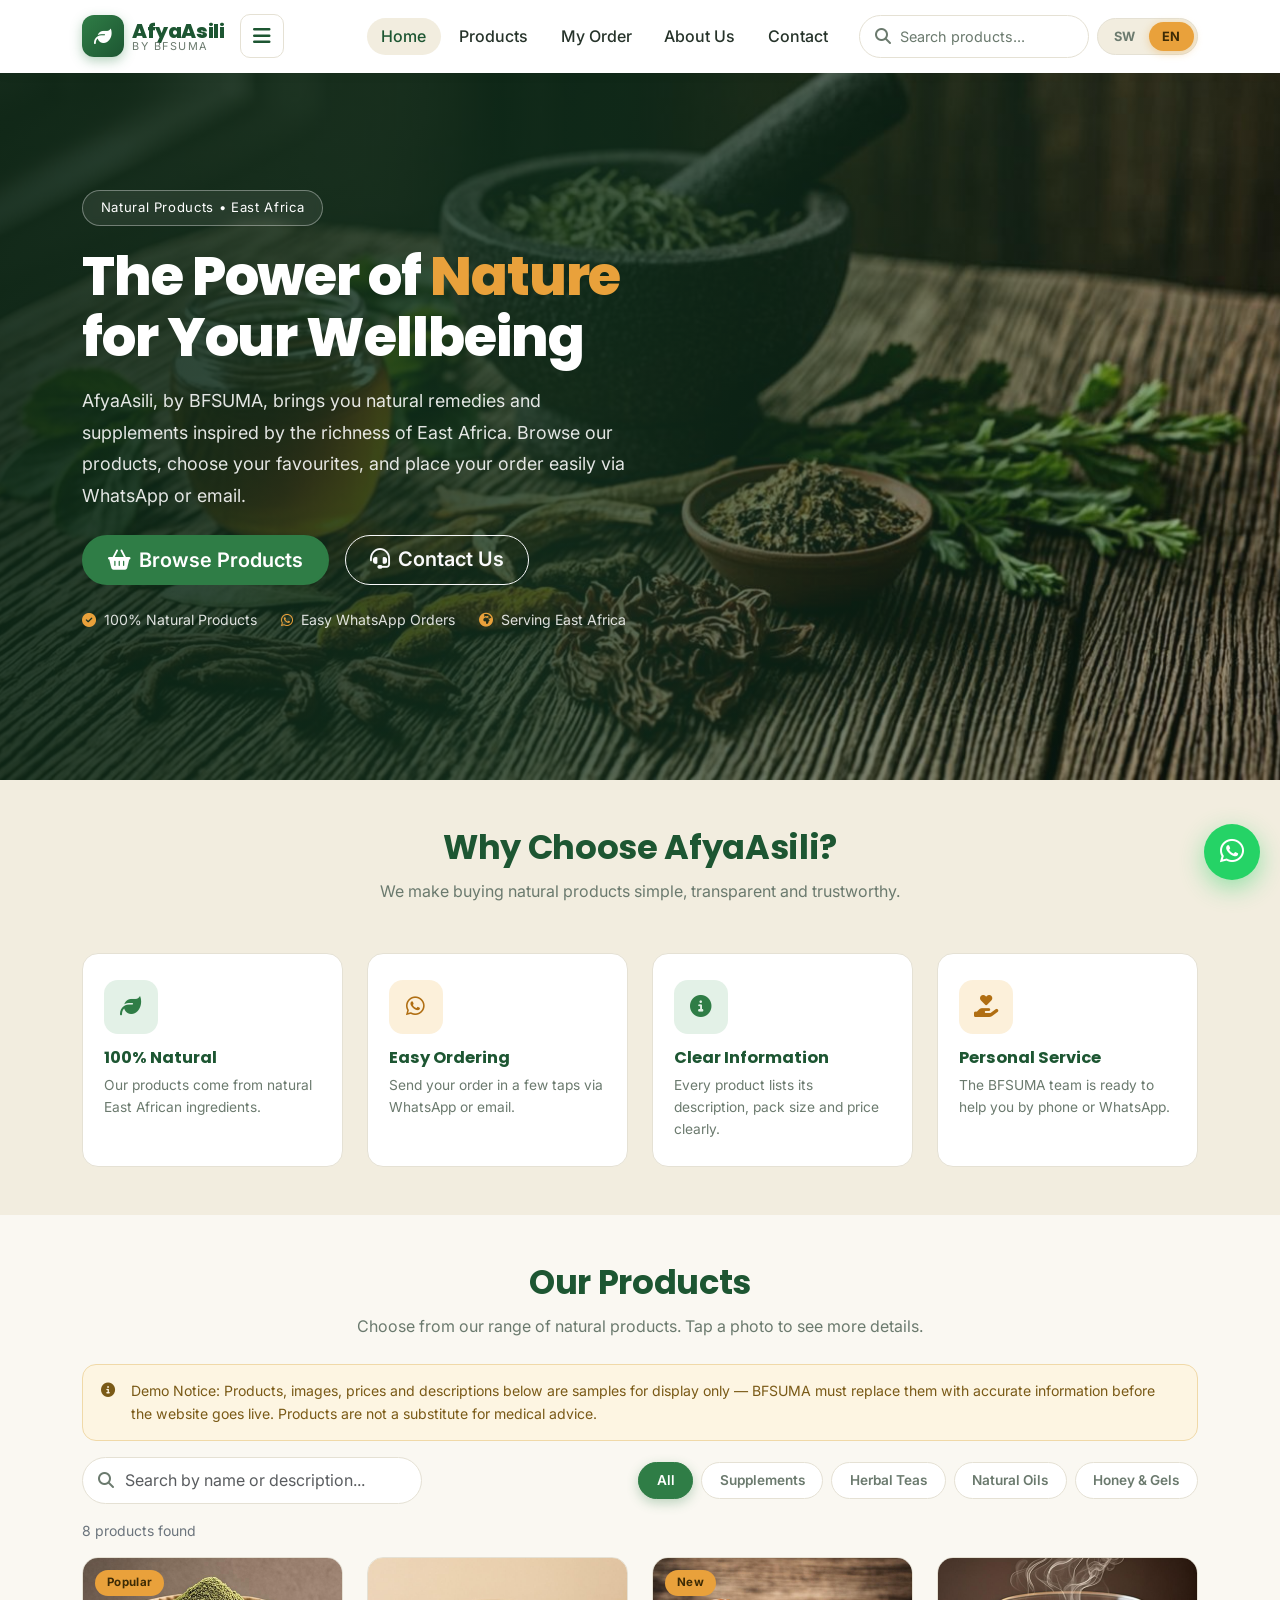
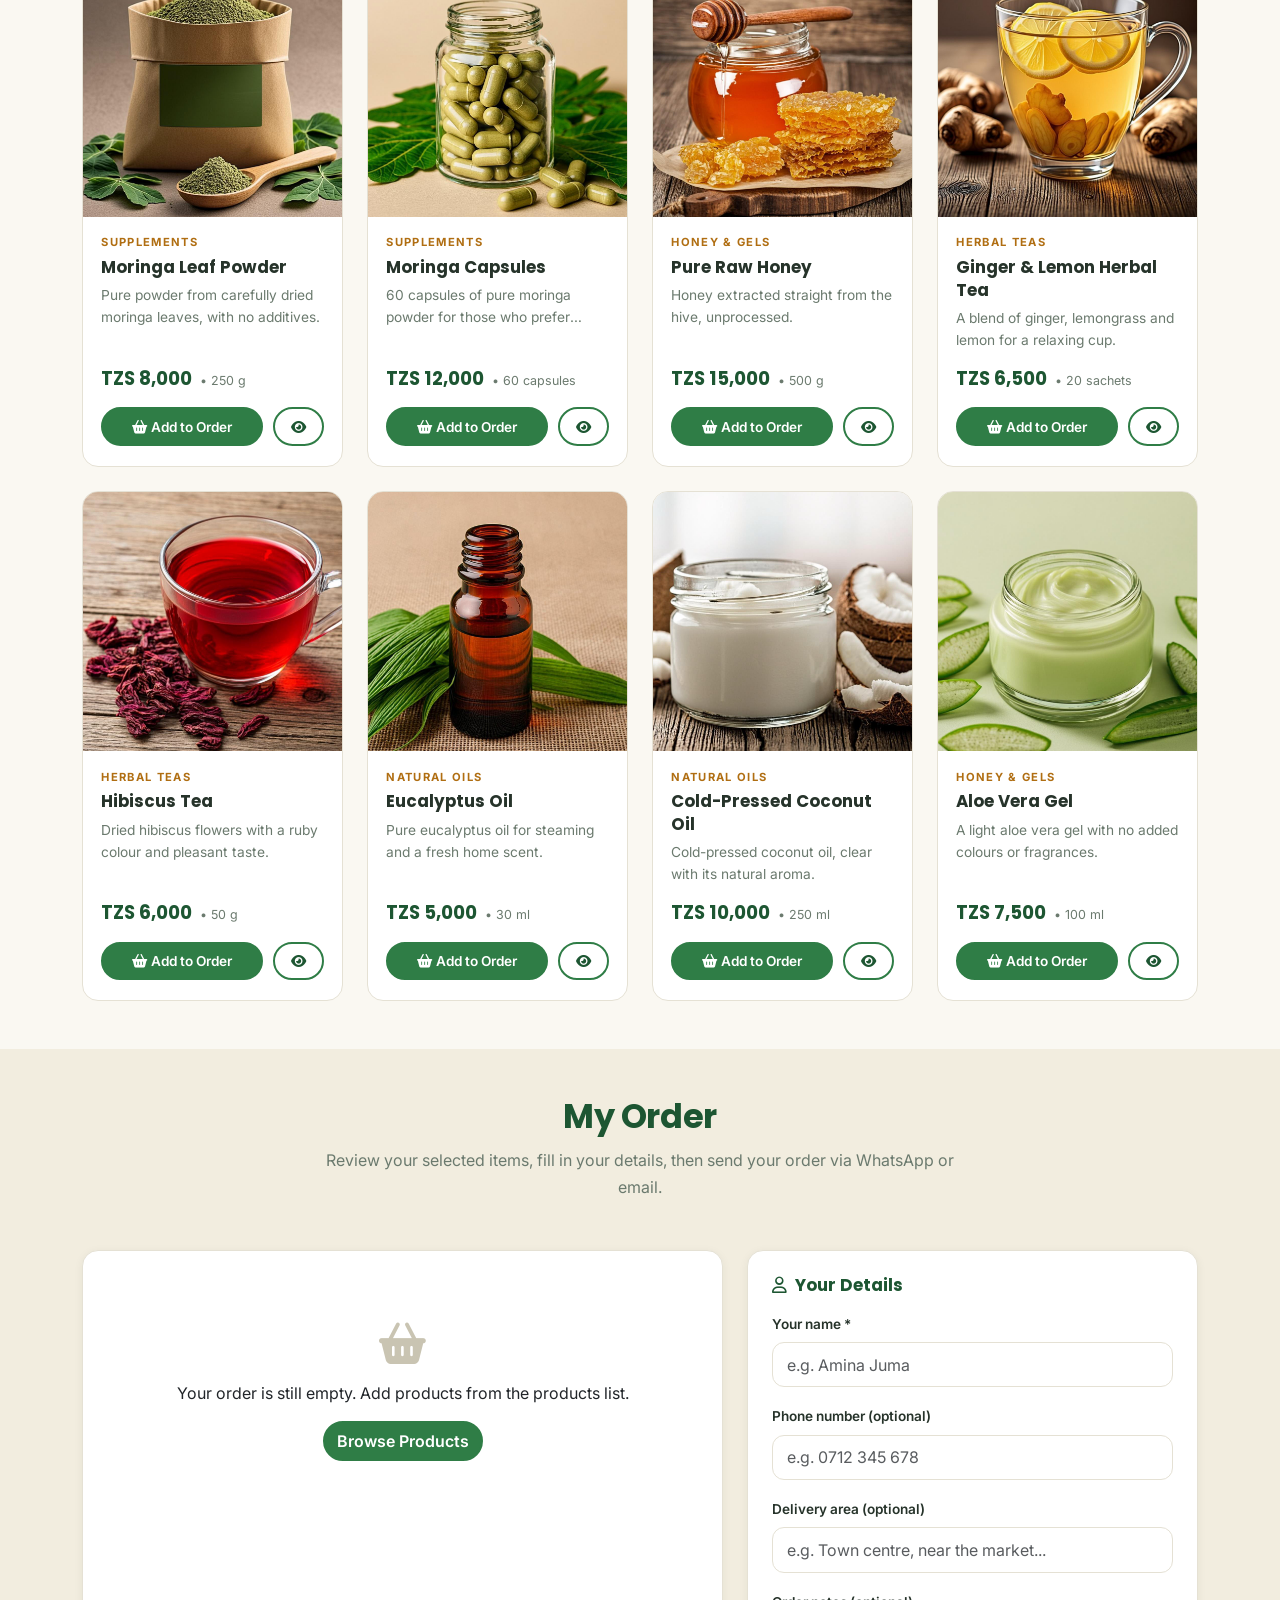
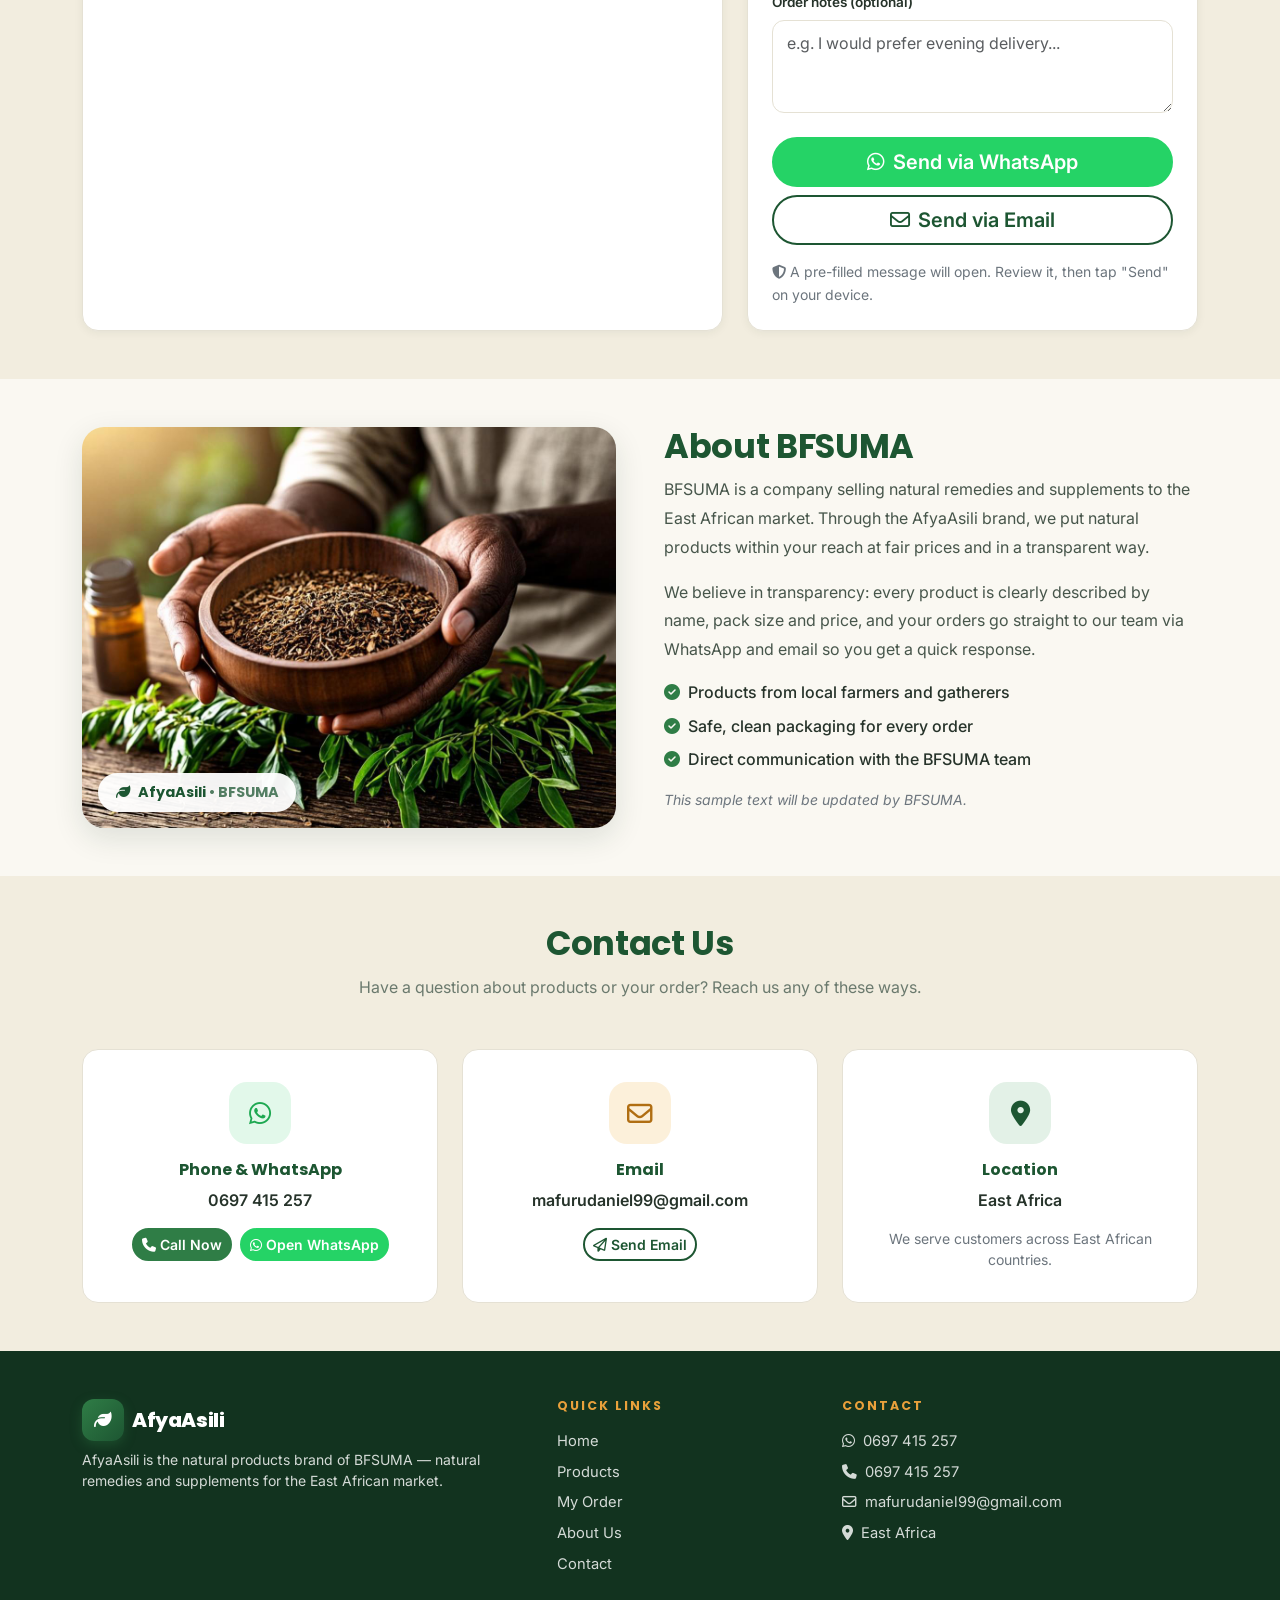
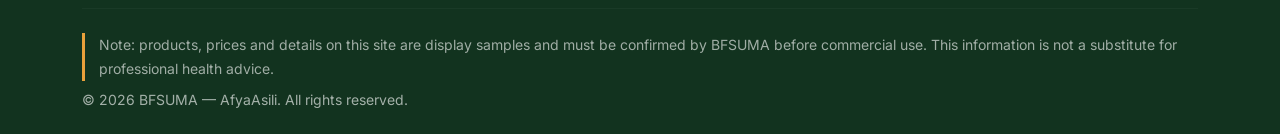
==== commit adb25b91: "header updates" ====
--- a/download/afyaasili/index.html
+++ b/download/afyaasili/index.html
@@ -33,7 +33,7 @@
         </span>
       </a>
 
-      <button class="navbar-toggler border-0" type="button" data-bs-toggle="collapse" data-bs-target="#navMenu"
+      <button class="navbar-toggler" type="button" data-bs-toggle="collapse" data-bs-target="#navMenu"
               aria-controls="navMenu" aria-expanded="false" aria-label="Menyu / Menu">
         <i class="fa-solid fa-bars"></i>
       </button>
--- a/download/afyaasili/css/style.css
+++ b/download/afyaasili/css/style.css
@@ -95,15 +95,20 @@
 
 /* ---------- Menyu ya juu / Navbar ---------- */
 .site-navbar {
+  position: fixed;
+  top: 0;
+  right: 0;
+  left: 0;
+  z-index: 1030;
   padding: 0.65rem 0;
   transition: background 0.3s ease, box-shadow 0.3s ease;
-  background: transparent;
+  background: #fff;
+  box-shadow: var(--shadow-sm);
 }
 
 .site-navbar.scrolled {
-  background: rgba(255, 255, 255, 0.97);
+  background: #fff;
   box-shadow: var(--shadow-sm);
-  backdrop-filter: blur(8px);
 }
 
 .brand-icon {
@@ -123,28 +128,28 @@
   font-weight: 800;
   font-size: 1.25rem;
   letter-spacing: -0.02em;
-  color: #fff;
+  color: var(--clr-primary-dark);
   transition: color 0.3s ease;
 }
 .brand-sub {
   font-size: 0.68rem;
   letter-spacing: 0.14em;
   text-transform: uppercase;
-  color: rgba(255, 255, 255, 0.75);
+  color: var(--clr-muted);
   transition: color 0.3s ease;
 }
 
 .site-navbar .nav-link {
-  color: rgba(255, 255, 255, 0.88);
+  color: var(--clr-text);
   font-weight: 500;
   border-radius: 999px;
   padding: 0.4rem 0.9rem !important;
   transition: color 0.25s ease, background 0.25s ease;
 }
 .site-navbar .nav-link:hover,
-.site-navbar .nav-link:focus { color: var(--clr-accent); }
-
-.site-navbar .nav-link.active { color: #fff; background: rgba(255, 255, 255, 0.14); }
+.site-navbar .nav-link:focus { color: var(--clr-primary); }
+
+.site-navbar .nav-link.active { color: var(--clr-primary-dark); background: var(--clr-cream); }
 
 .order-badge { background: var(--clr-accent); color: #3d2b05; font-size: 0.68rem; }
 
@@ -155,9 +160,22 @@
 .site-navbar.scrolled .brand-name { color: var(--clr-primary-dark); }
 .site-navbar.scrolled .brand-sub { color: var(--clr-muted); }
 
-.navbar-toggler { color: #fff; font-size: 1.35rem; padding: 0.35rem 0.6rem; }
-.site-navbar.scrolled .navbar-toggler { color: var(--clr-primary-dark); }
-.navbar-toggler:focus { box-shadow: none; outline: 3px solid var(--clr-accent); border-radius: 8px; }
+.site-navbar .navbar-toggler {
+  display: inline-flex;
+  flex: 0 0 44px;
+  width: 44px;
+  height: 44px;
+  align-items: center;
+  justify-content: center;
+  padding: 0;
+  color: var(--clr-primary-dark);
+  font-size: 1.25rem;
+  background: #fff;
+  border: 1px solid var(--clr-line);
+  border-radius: 10px;
+}
+.site-navbar .navbar-toggler:hover { background: var(--clr-cream); }
+.site-navbar .navbar-toggler:focus { box-shadow: none; outline: 3px solid var(--clr-accent); outline-offset: 2px; }
 
 @media (max-width: 991.98px) {
   .site-navbar .navbar-collapse {
@@ -166,14 +184,16 @@
     padding: 1rem 1.25rem 1.25rem;
     border-radius: var(--radius);
     box-shadow: var(--shadow-md);
+    max-height: calc(100vh - 5.5rem);
+    max-height: calc(100dvh - 5.5rem);
+    overflow-y: auto;
+    overscroll-behavior: contain;
   }
   .site-navbar .navbar-collapse .nav-link,
   .site-navbar .navbar-collapse .brand-name { color: var(--clr-text); }
   .site-navbar .navbar-collapse .nav-link.active { background: var(--clr-cream); color: var(--clr-primary-dark); }
   .site-navbar .navbar-collapse .brand-name { color: var(--clr-primary-dark); }
   .site-navbar .navbar-collapse .brand-sub { color: var(--clr-muted); }
-  .site-navbar .navbar-collapse .navbar-toggler { color: var(--clr-primary-dark); }
-  .site-navbar:not(.scrolled) .navbar-toggler { color: #fff; }
 }
 
 .w-lg-auto { width: 100%; }
@@ -191,11 +211,11 @@
   padding-right: 1rem;
   font-size: 0.9rem;
   border: 1px solid var(--clr-line);
-  background: rgba(255, 255, 255, 0.12);
-  color: #fff;
+  background: #fff;
+  color: var(--clr-text);
   transition: background 0.25s ease, color 0.25s ease;
 }
-.nav-search .form-control::placeholder { color: rgba(255, 255, 255, 0.65); }
+.nav-search .form-control::placeholder { color: var(--clr-muted); }
 .nav-search .form-control:focus {
   background: #fff;
   color: var(--clr-text);
@@ -211,19 +231,19 @@
   pointer-events: none;
   z-index: 5;
 }
-.nav-search .search-ico { color: rgba(255, 255, 255, 0.7); }
+.nav-search .search-ico { color: var(--clr-muted); }
 
 /* Kitufe cha lugha / language switch */
 .lang-switch {
-  background: rgba(255, 255, 255, 0.14);
-  border: 1px solid rgba(255, 255, 255, 0.25);
+  background: var(--clr-cream);
+  border: 1px solid var(--clr-line);
   border-radius: 999px;
   padding: 3px;
 }
 .lang-btn {
   border: 0;
   background: transparent;
-  color: rgba(255, 255, 255, 0.85);
+  color: var(--clr-muted);
   font-weight: 700;
   font-size: 0.8rem;
   padding: 0.3rem 0.85rem;
@@ -677,7 +697,7 @@
 }
 
 .footer-links li { margin-bottom: 0.55rem; font-size: 0.92rem; }
-.footer-links a { color: rgba(255, 255, 255, 0.82); transition: color 0.2s ease; }
+.footer-links a { color: rgba(255, 255, 255, 0.82); overflow-wrap: anywhere; transition: color 0.2s ease; }
 .footer-links a:hover { color: var(--clr-accent); }
 
 .footer-hr { border-color: rgba(255, 255, 255, 0.14); }
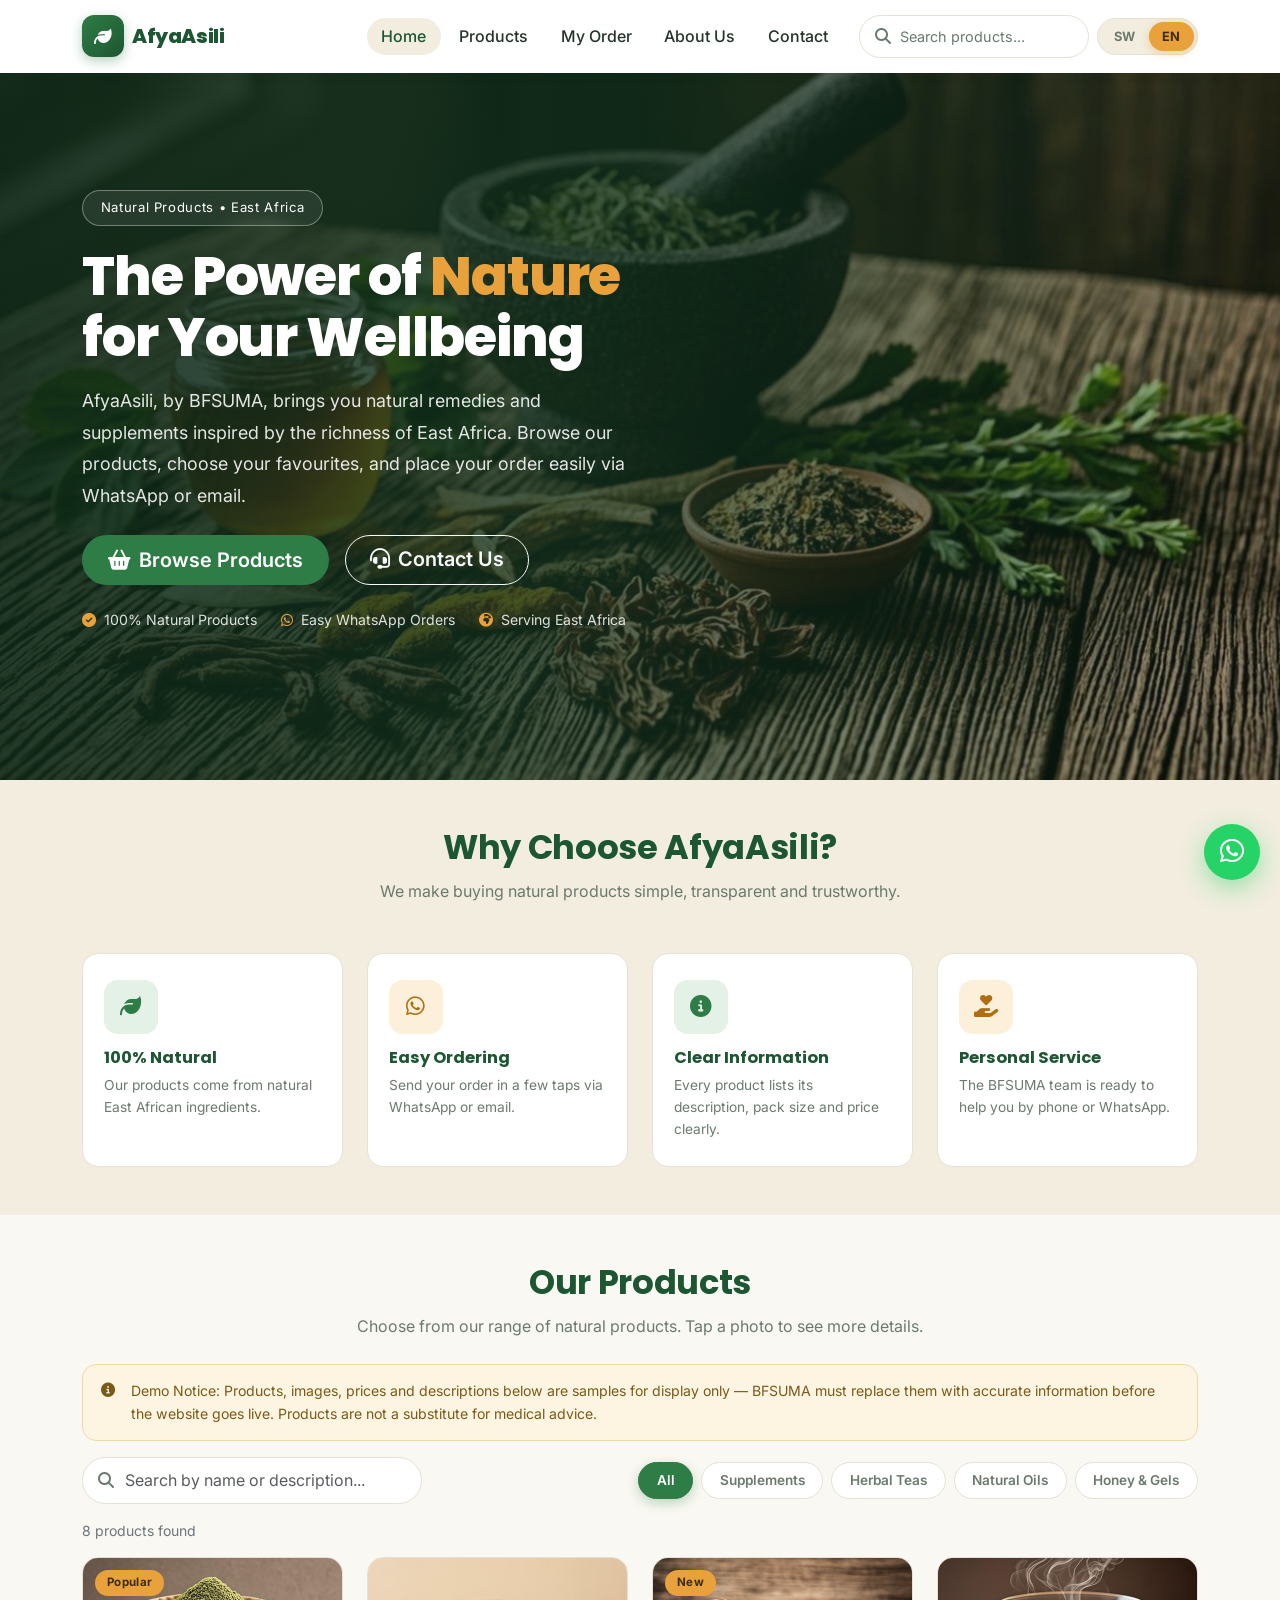
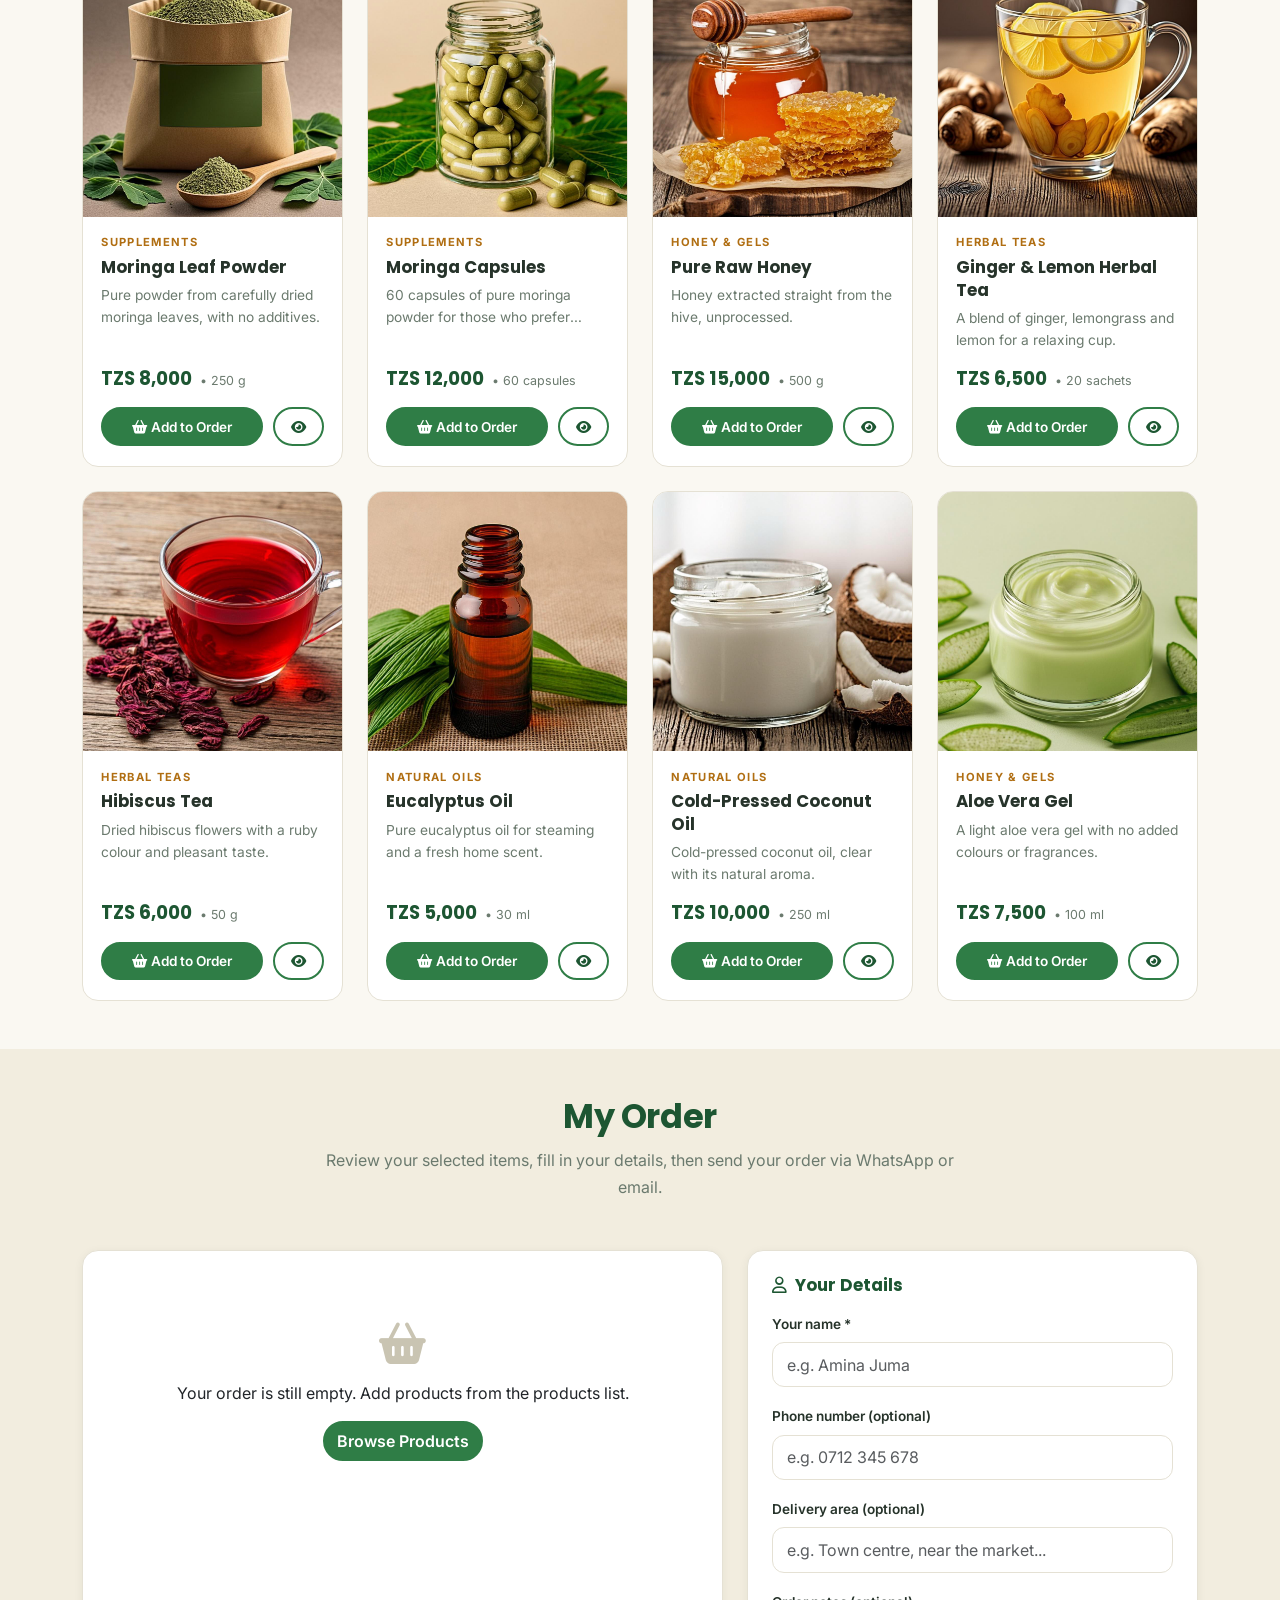
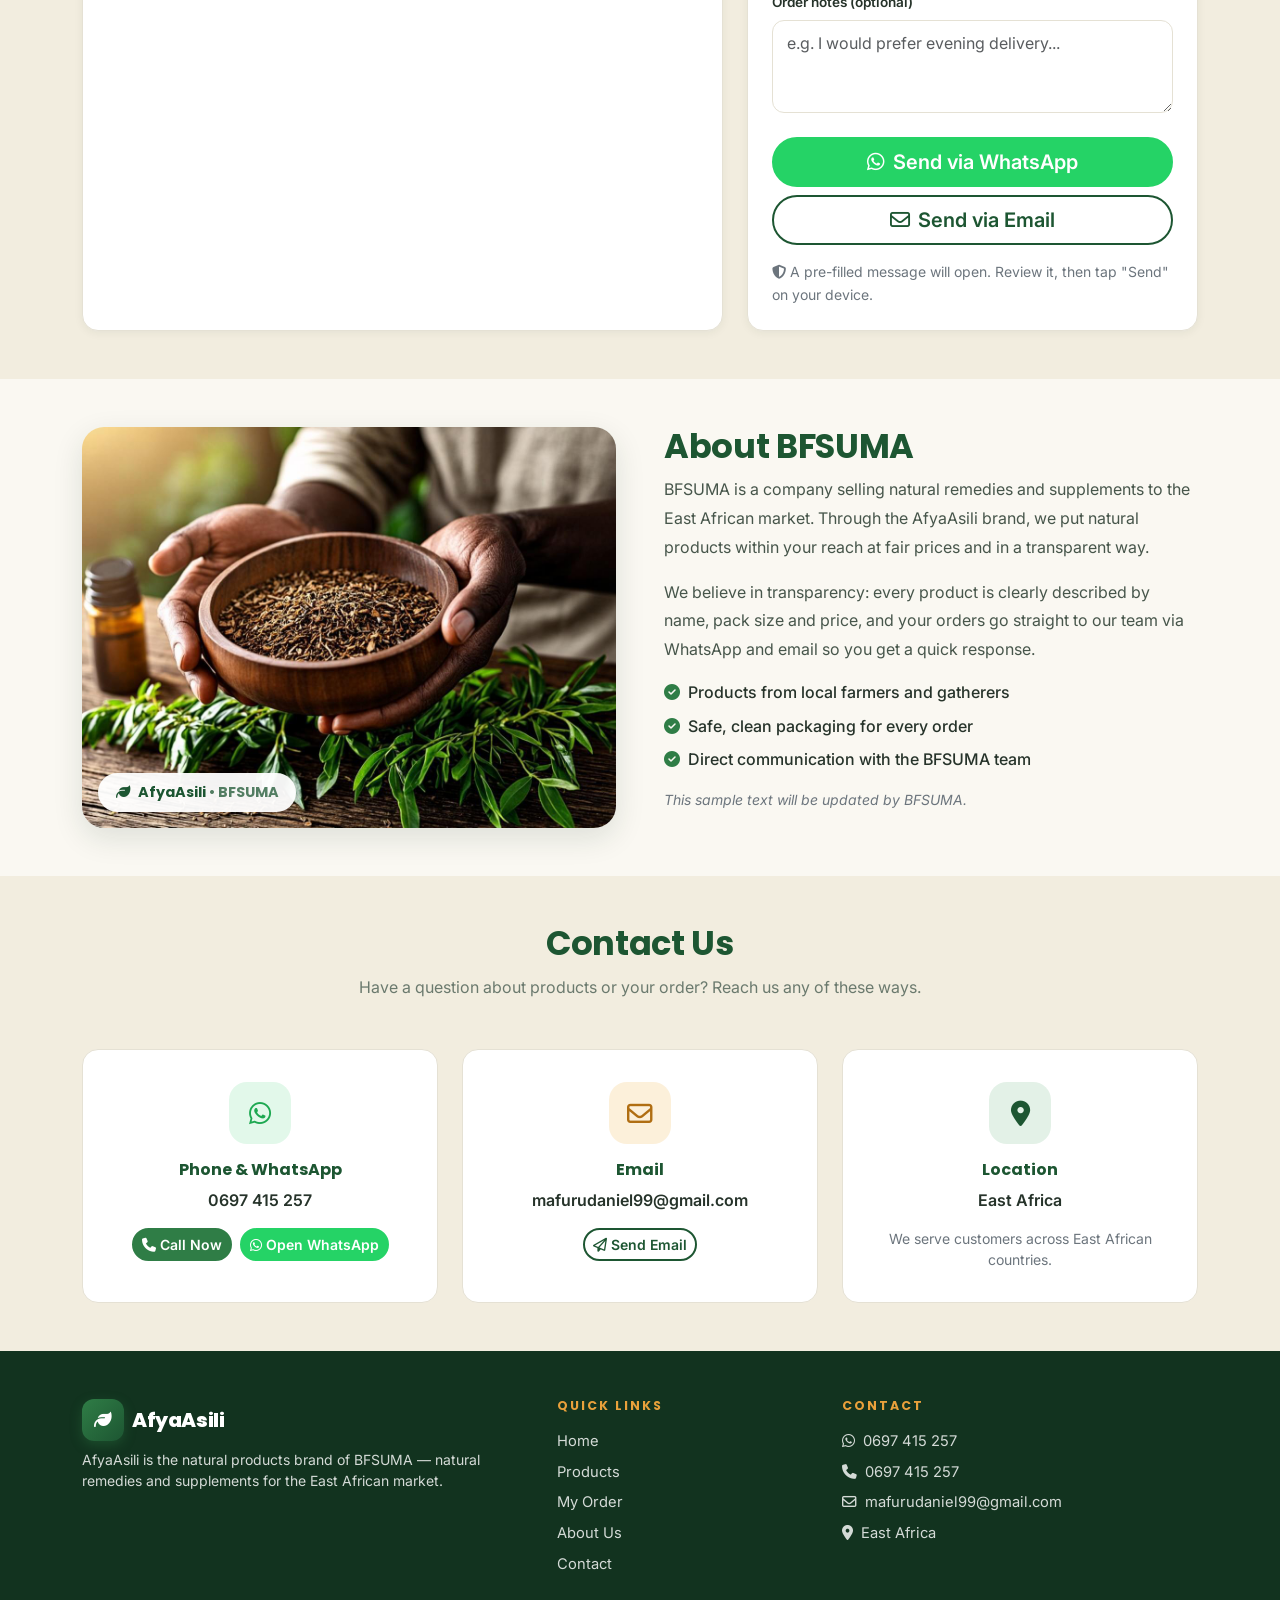
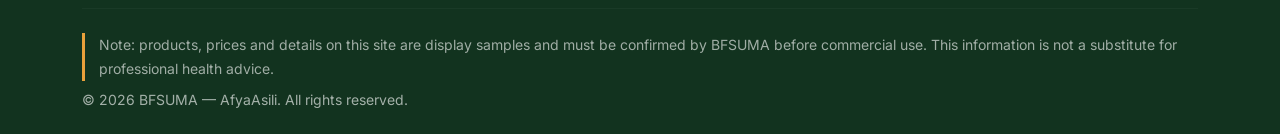
==== commit f0403863: "header updates" ====
--- a/download/afyaasili/index.html
+++ b/download/afyaasili/index.html
@@ -29,7 +29,6 @@
         <span class="brand-icon"><i class="fa-solid fa-leaf" aria-hidden="true"></i></span>
         <span class="d-flex flex-column lh-1">
           <span class="brand-name">AfyaAsili</span>
-          <small class="brand-sub" data-i18n="brand_sub">na BFSUMA</small>
         </span>
       </a>
 
--- a/download/afyaasili/css/style.css
+++ b/download/afyaasili/css/style.css
@@ -161,7 +161,6 @@
 .site-navbar.scrolled .brand-sub { color: var(--clr-muted); }
 
 .site-navbar .navbar-toggler {
-  display: inline-flex;
   flex: 0 0 44px;
   width: 44px;
   height: 44px;
@@ -178,6 +177,7 @@
 .site-navbar .navbar-toggler:focus { box-shadow: none; outline: 3px solid var(--clr-accent); outline-offset: 2px; }
 
 @media (max-width: 991.98px) {
+  .site-navbar .navbar-toggler { display: inline-flex; }
   .site-navbar .navbar-collapse {
     background: #fff;
     margin-top: 0.75rem;
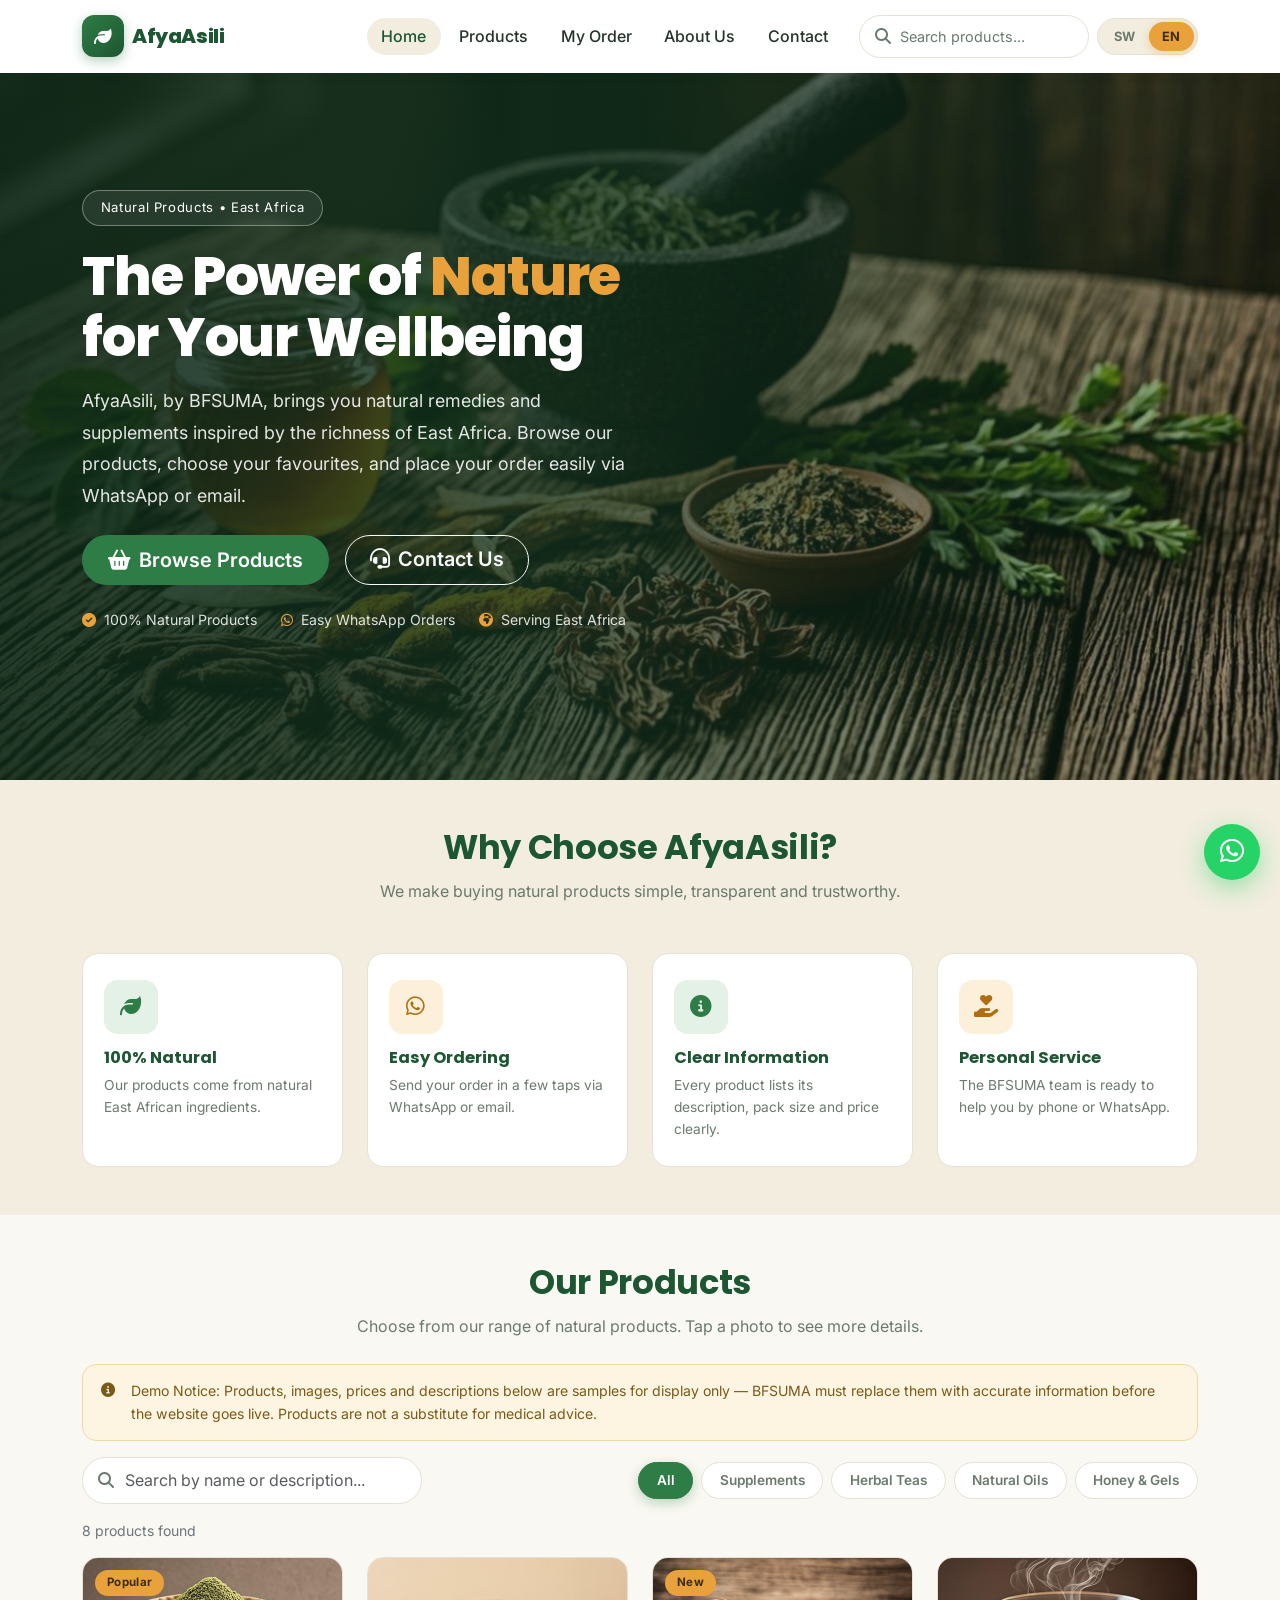
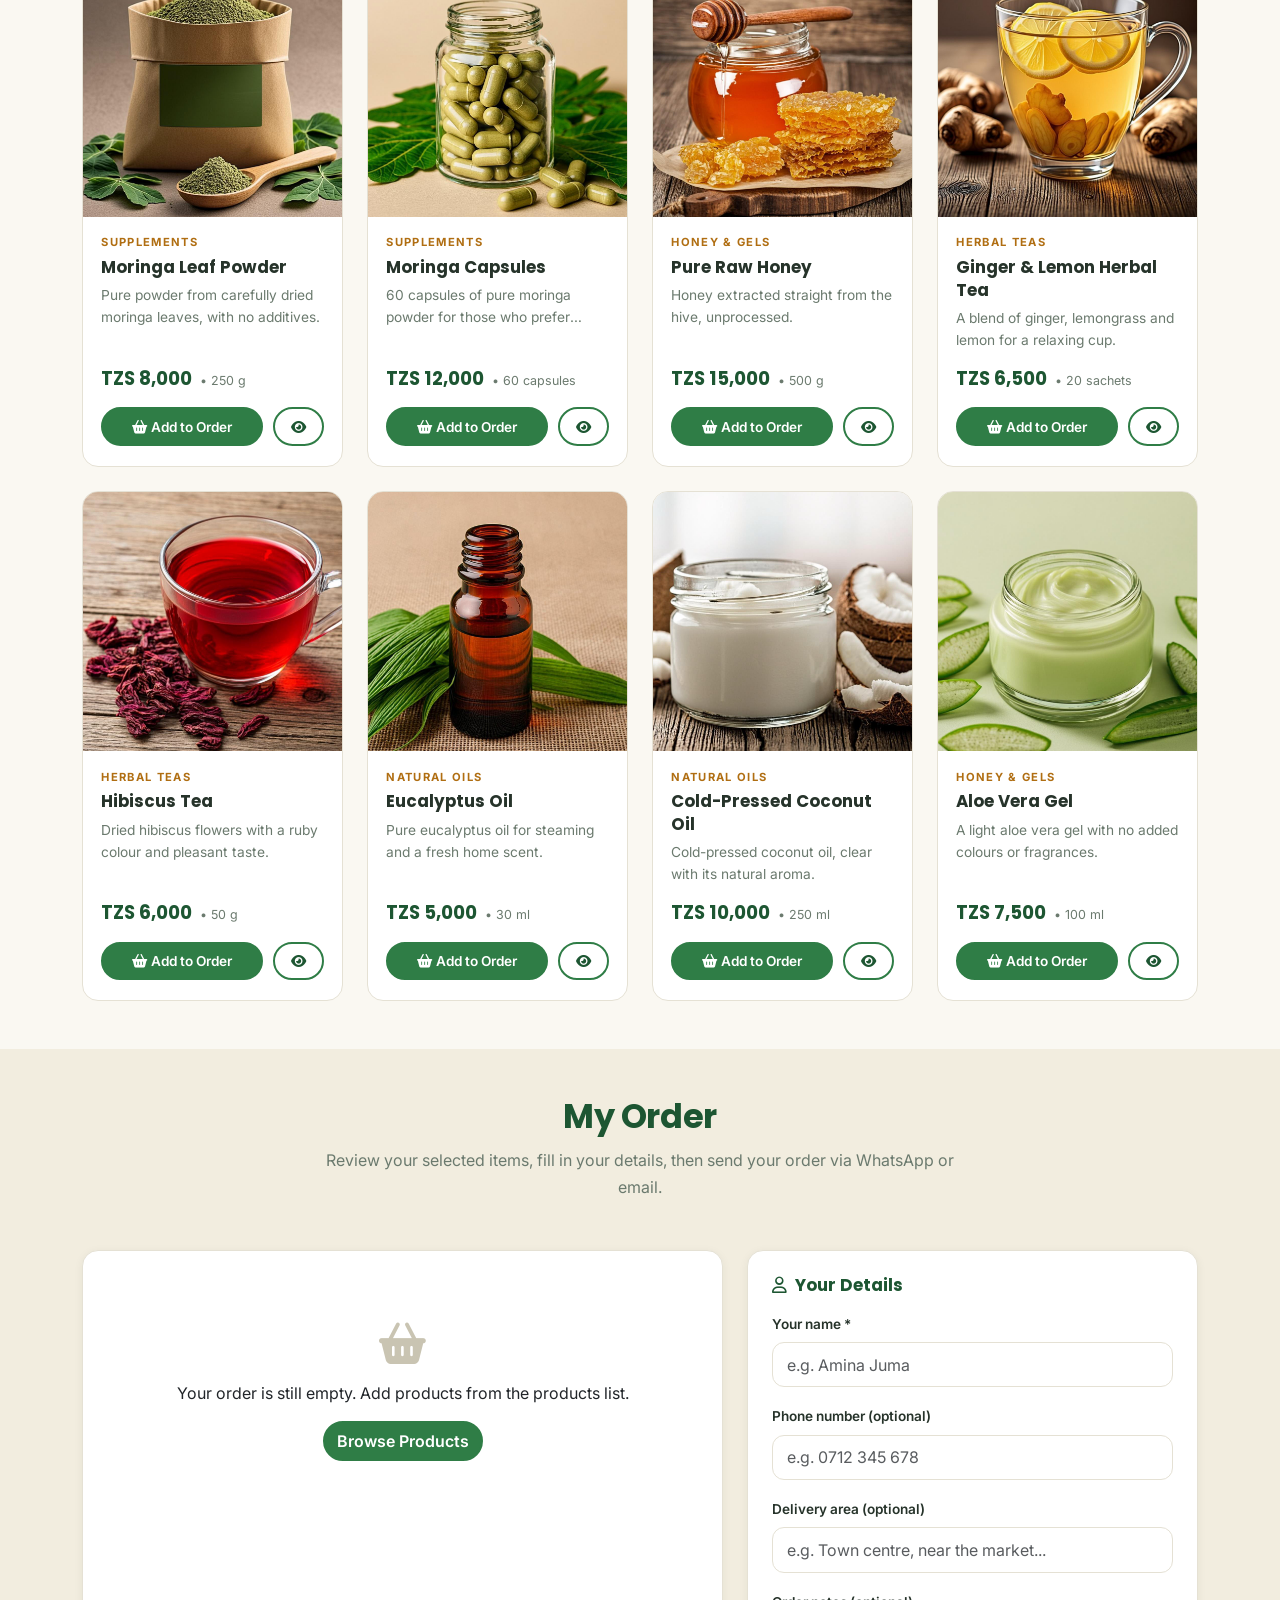
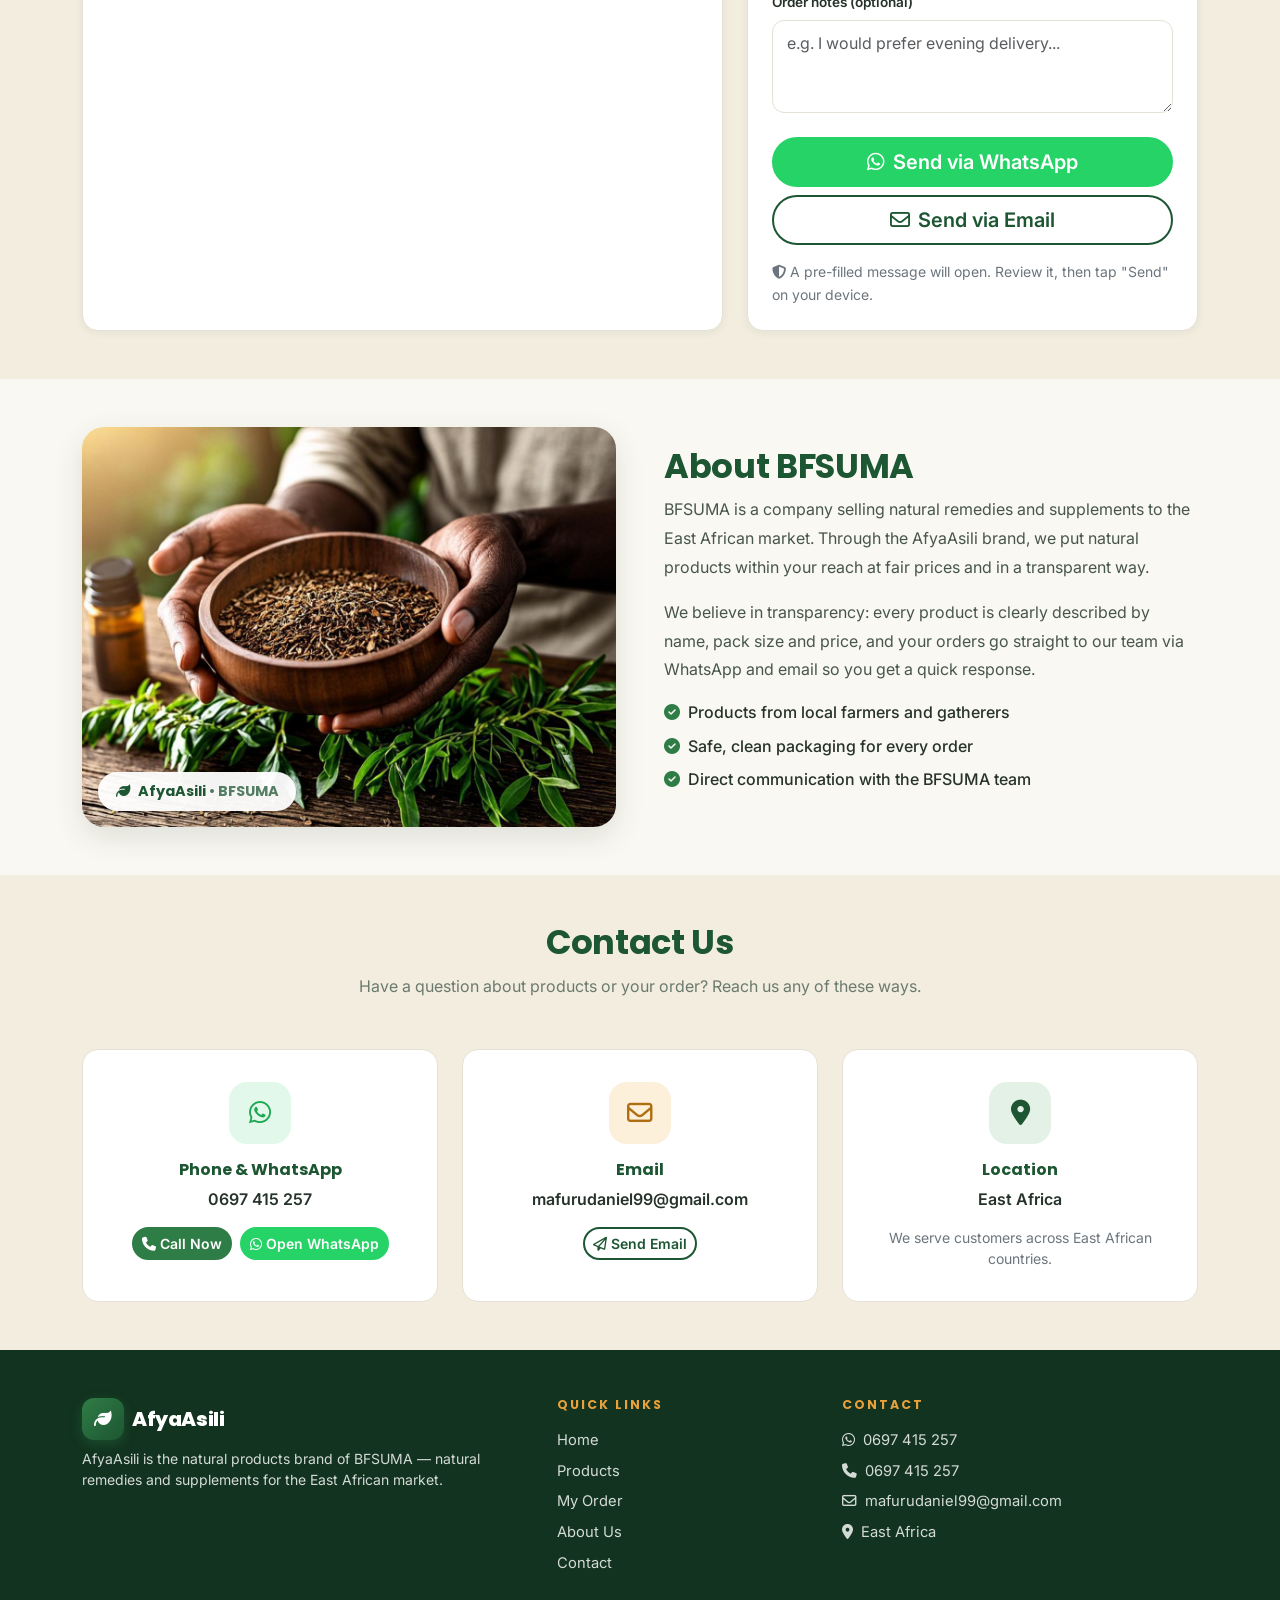
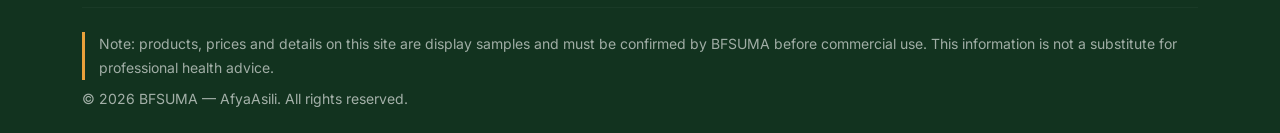
==== commit 6e1eab34: "catalog updates" ====
--- a/download/afyaasili/index.html
+++ b/download/afyaasili/index.html
@@ -276,7 +276,6 @@
             <li><i class="fa-solid fa-circle-check me-2" aria-hidden="true"></i><span data-i18n="a_pt2"></span></li>
             <li><i class="fa-solid fa-circle-check me-2" aria-hidden="true"></i><span data-i18n="a_pt3"></span></li>
           </ul>
-          <p class="small text-secondary fst-italic" data-i18n="a_note"></p>
         </div>
       </div>
     </div>
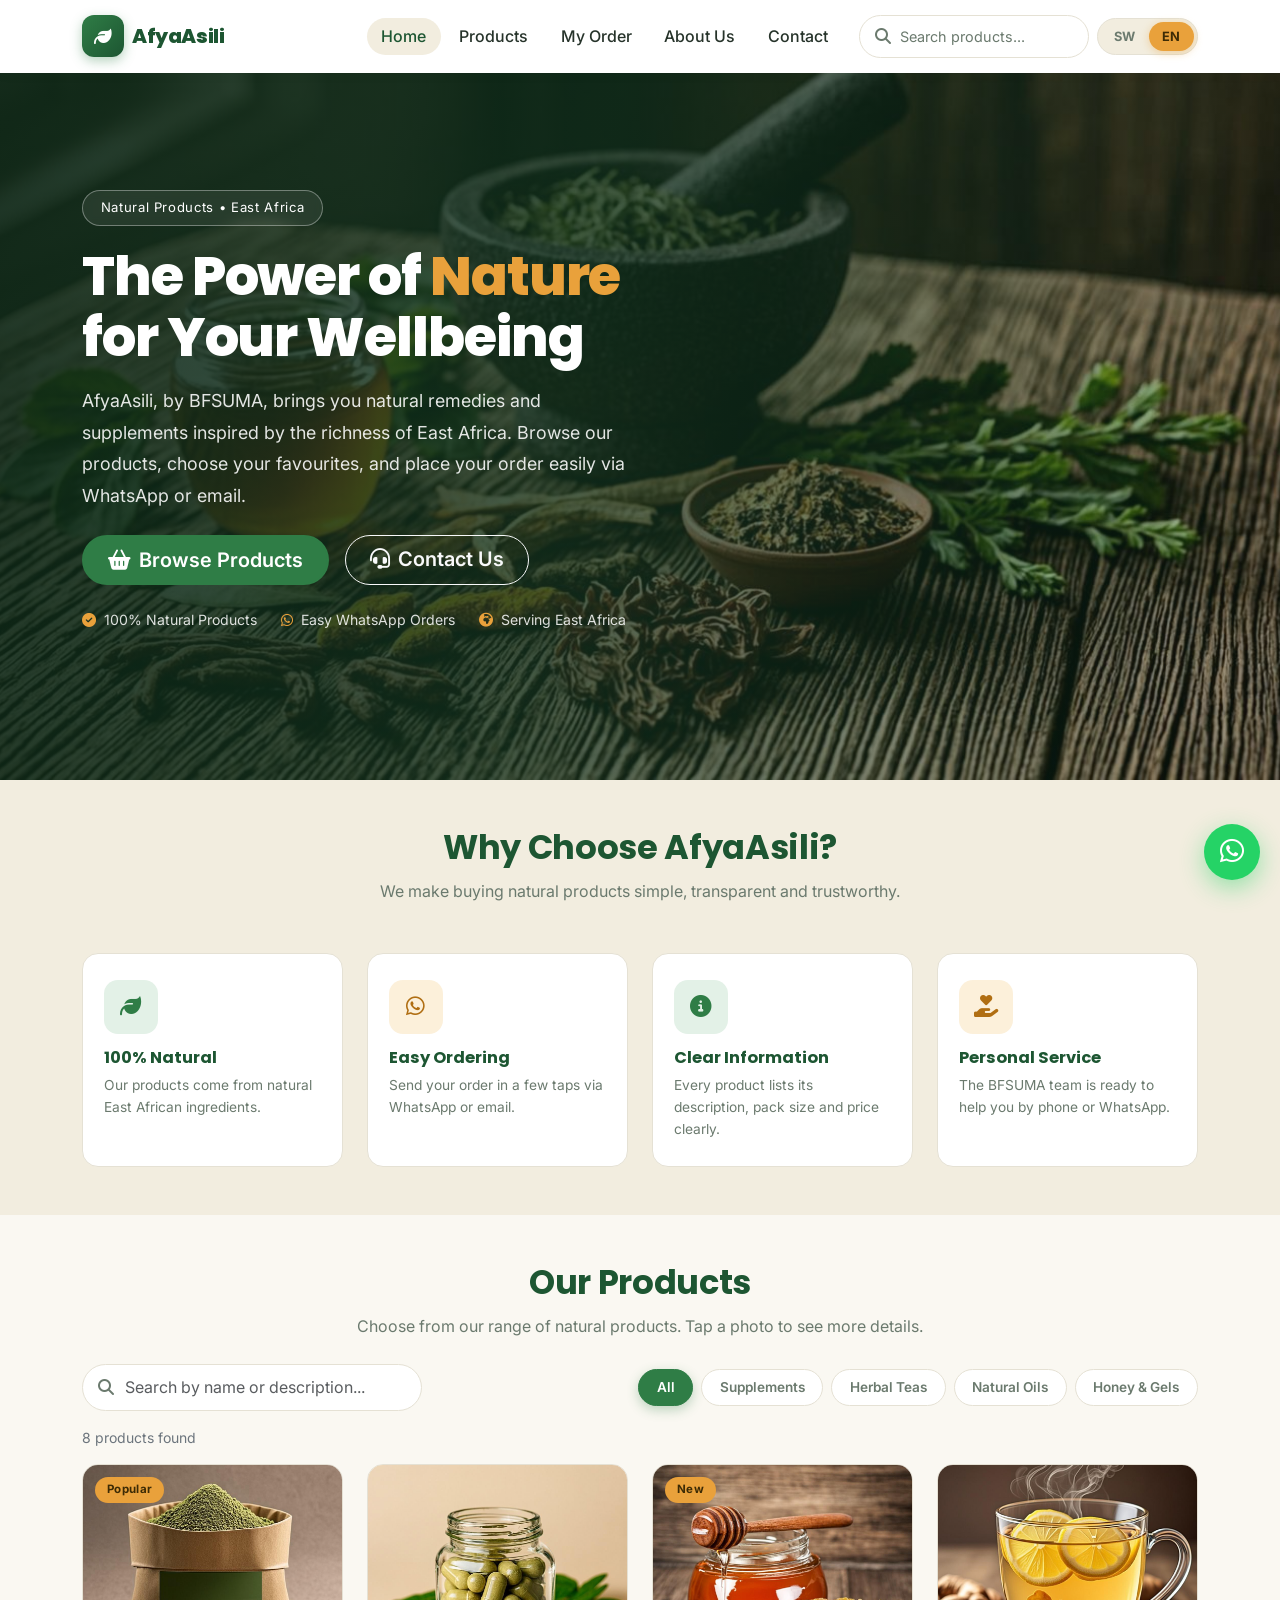
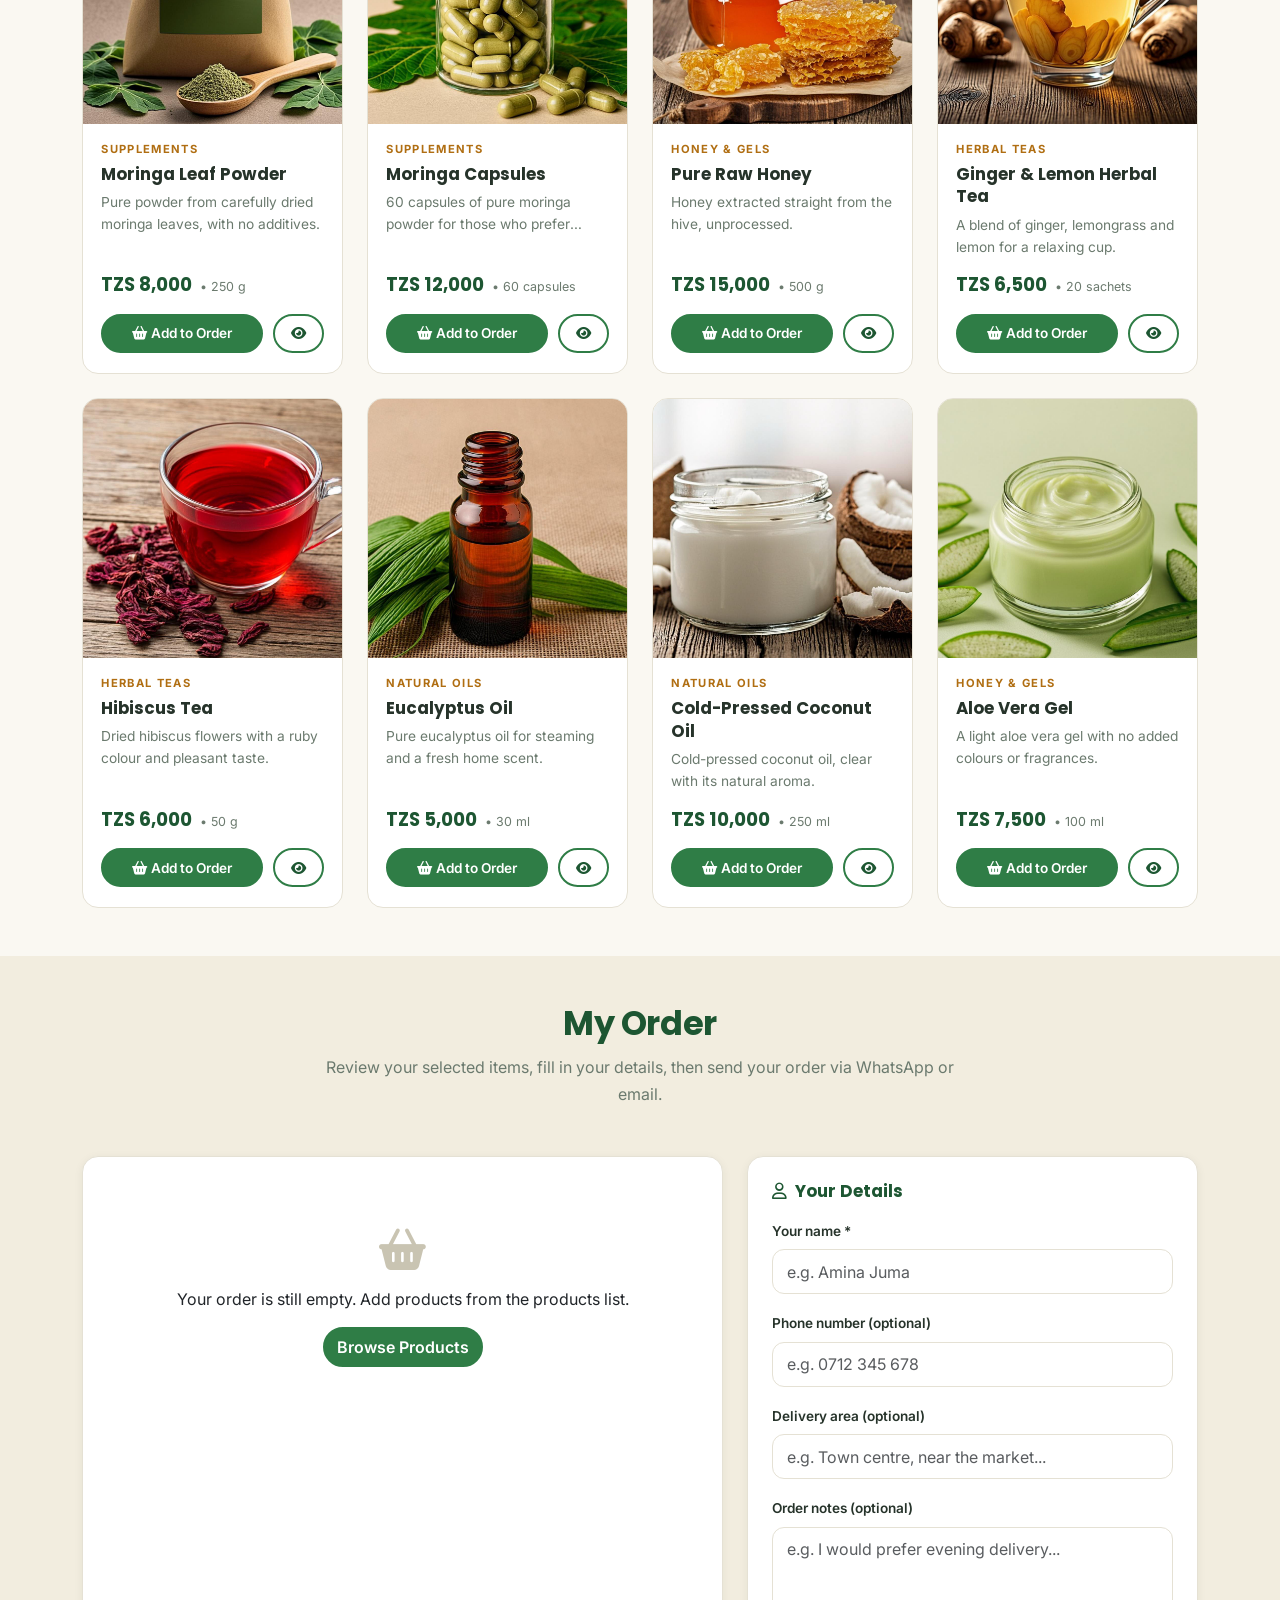
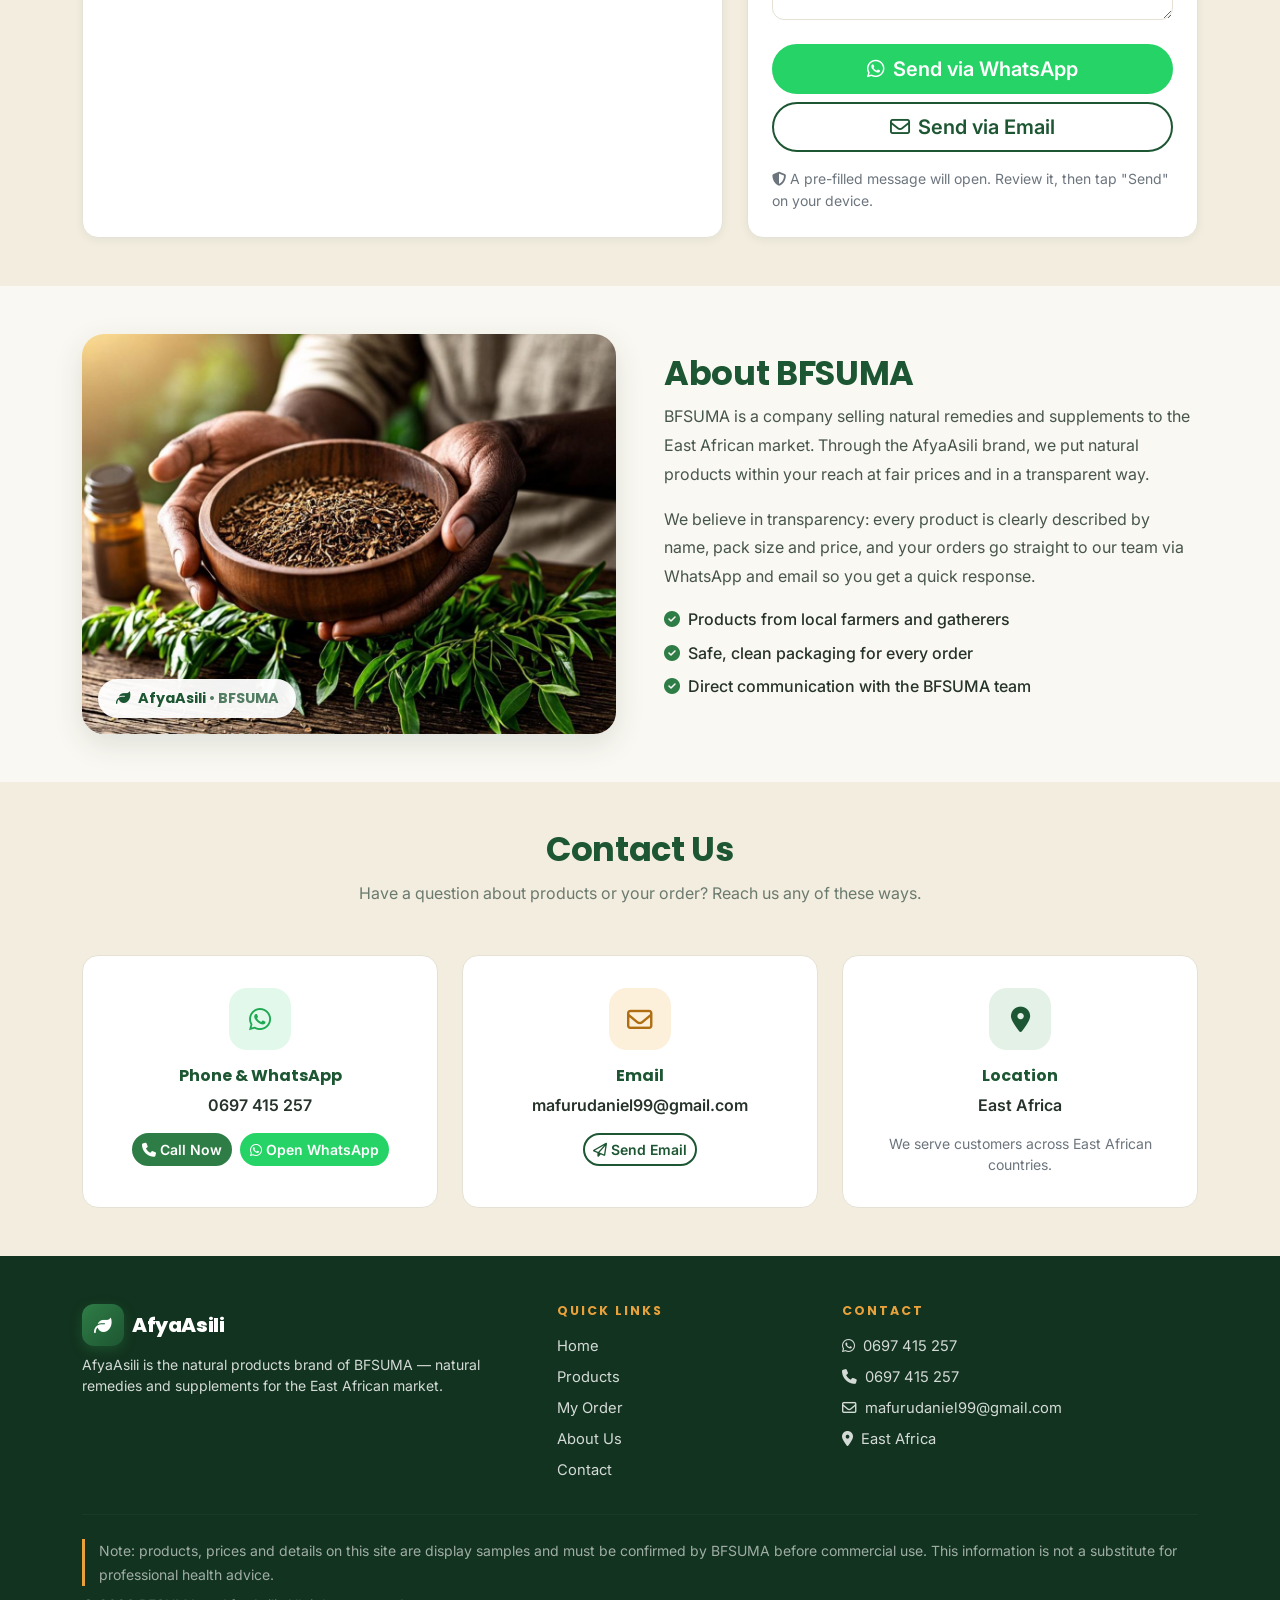
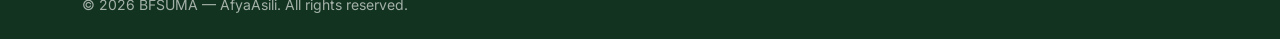
==== commit 83bc2311: "catalog updates" ====
--- a/download/afyaasili/index.html
+++ b/download/afyaasili/index.html
@@ -138,12 +138,6 @@
         <p class="section-sub" data-i18n="p_sub"></p>
       </div>
 
-      <!-- Taarifa ya mfano / Demo notice -->
-      <div class="alert alert-sample d-flex gap-3 align-items-start" role="note">
-        <i class="fa-solid fa-circle-info mt-1" aria-hidden="true"></i>
-        <span data-i18n="sample_notice"></span>
-      </div>
-
       <!-- Search + vichujio vya makundi / Search + category filters -->
       <div class="products-toolbar">
         <div class="search-box">
